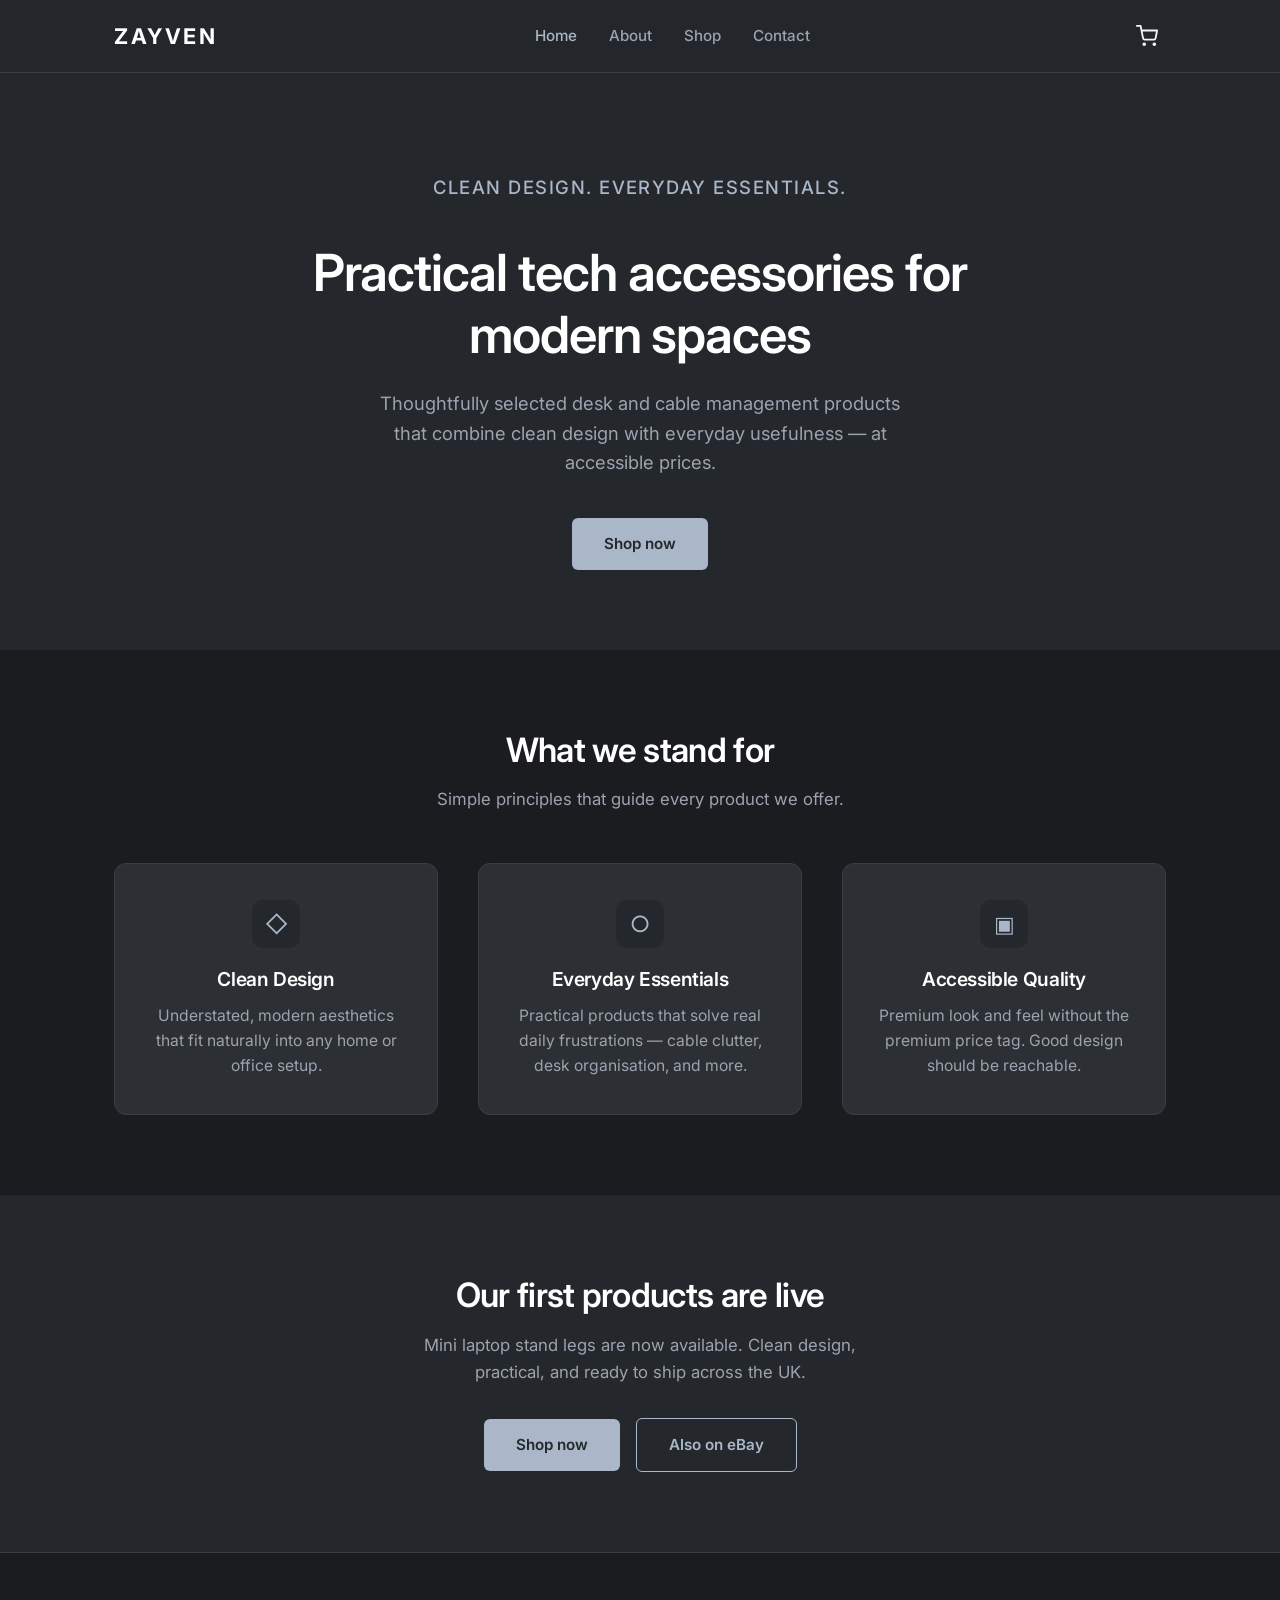
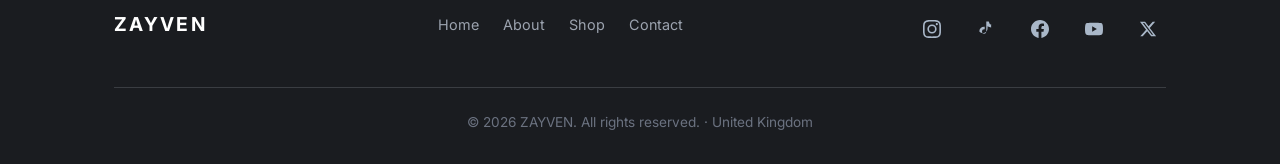
==== index.html @ 7ea7cd35 "Add index, about and contact pages with cart support" ====
<!DOCTYPE html>
<html lang="en">
<head>
  <meta charset="UTF-8">
  <meta name="viewport" content="width=device-width, initial-scale=1.0">
  <title>ZAYVEN — Clean design. Everyday essentials.</title>
  <meta name="description" content="ZAYVEN offers practical tech accessories and desk essentials with clean design and accessible prices. Modern everyday products for the UK.">
  <meta property="og:title" content="ZAYVEN — Clean design. Everyday essentials.">
  <meta property="og:description" content="Practical tech accessories and desk essentials with clean design and accessible prices.">
  <meta property="og:type" content="website">
  <meta property="og:url" content="https://zayven.uk">
  <meta property="og:site_name" content="ZAYVEN">
  <meta name="twitter:card" content="summary">
  <meta name="twitter:title" content="ZAYVEN — Clean design. Everyday essentials.">
  <meta name="twitter:description" content="Practical tech accessories and desk essentials with clean design and accessible prices.">
  <link rel="preconnect" href="https://fonts.googleapis.com">
  <link rel="preconnect" href="https://fonts.gstatic.com" crossorigin>
  <link href="https://fonts.googleapis.com/css2?family=Inter:wght@400;500;600;700&display=swap" rel="stylesheet">
  <link rel="icon" href="favicon.svg" type="image/svg+xml">
  <link rel="stylesheet" href="styles.css">
</head>
<body>

  <!-- Header -->
  <header>
    <div class="container nav">
      <a href="index.html" class="logo">ZAYVEN</a>
      <nav>
        <ul class="nav-links" id="navLinks">
          <li><a href="index.html" class="active">Home</a></li>
          <li><a href="about.html">About</a></li>
          <li><a href="shop.html">Shop</a></li>
          <li><a href="contact.html">Contact</a></li>
        </ul>
      </nav>
      <div class="nav-actions">
        <button class="cart-btn" id="cartBtn" aria-label="Open cart">
          <svg width="22" height="22" viewBox="0 0 24 24" fill="none" stroke="currentColor" stroke-width="2" stroke-linecap="round" stroke-linejoin="round">
            <circle cx="9" cy="21" r="1"></circle>
            <circle cx="20" cy="21" r="1"></circle>
            <path d="M1 1h4l2.68 13.39a2 2 0 0 0 2 1.61h9.72a2 2 0 0 0 2-1.61L23 6H6"></path>
          </svg>
          <span class="cart-badge" id="cartBadge">0</span>
        </button>
        <button class="menu-toggle" id="menuToggle" aria-label="Toggle menu">
          <span></span>
          <span></span>
          <span></span>
        </button>
      </div>
    </div>
  </header>

  <!-- Hero -->
  <section class="hero">
    <div class="container">
      <p class="hero-tagline">Clean design. Everyday essentials.</p>
      <h1>Practical tech accessories for modern spaces</h1>
      <p>Thoughtfully selected desk and cable management products that combine clean design with everyday usefulness — at accessible prices.</p>
      <a href="shop.html" class="btn btn-primary">Shop now</a>
    </div>
  </section>

  <!-- Features -->
  <section class="features">
    <div class="container">
      <div class="section-header">
        <h2>What we stand for</h2>
        <p>Simple principles that guide every product we offer.</p>
      </div>
      <div class="features-grid">
        <div class="feature-card">
          <div class="feature-icon">◇</div>
          <h3>Clean Design</h3>
          <p>Understated, modern aesthetics that fit naturally into any home or office setup.</p>
        </div>
        <div class="feature-card">
          <div class="feature-icon">○</div>
          <h3>Everyday Essentials</h3>
          <p>Practical products that solve real daily frustrations — cable clutter, desk organisation, and more.</p>
        </div>
        <div class="feature-card">
          <div class="feature-icon">▣</div>
          <h3>Accessible Quality</h3>
          <p>Premium look and feel without the premium price tag. Good design should be reachable.</p>
        </div>
      </div>
    </div>
  </section>

  <!-- CTA Section -->
  <section class="section">
    <div class="container" style="text-align: center;">
      <h2 style="margin-bottom: 16px;">Our first products are live</h2>
      <p style="max-width: 480px; margin: 0 auto 32px;">
        Mini laptop stand legs are now available. Clean design, practical, and ready to ship across the UK.
      </p>
      <a href="shop.html" class="btn btn-primary">Shop now</a>
      <a href="https://www.ebay.co.uk/usr/zayvenuk" target="_blank" rel="noopener" class="btn btn-outline" style="margin-left: 12px;">Also on eBay</a>
    </div>
  </section>

  <!-- Footer -->
  <footer>
    <div class="container">
      <div class="footer-content">
        <div class="footer-logo">ZAYVEN</div>
        <ul class="footer-links">
          <li><a href="index.html">Home</a></li>
          <li><a href="about.html">About</a></li>
          <li><a href="shop.html">Shop</a></li>
          <li><a href="contact.html">Contact</a></li>
        </ul>
        <ul class="social-links">
          <li><a href="https://www.instagram.com/zayven.uk" target="_blank" rel="noopener" aria-label="Instagram"><svg viewBox="0 0 24 24" xmlns="http://www.w3.org/2000/svg"><path d="M12 2.163c3.204 0 3.584.012 4.85.07 3.252.148 4.771 1.691 4.919 4.919.058 1.265.069 1.645.069 4.849 0 3.205-.012 3.584-.069 4.849-.149 3.225-1.664 4.771-4.919 4.919-1.266.058-1.644.07-4.85.07-3.204 0-3.584-.012-4.849-.07-3.26-.149-4.771-1.699-4.919-4.92-.058-1.265-.07-1.644-.07-4.849 0-3.204.013-3.583.07-4.849.149-3.227 1.664-4.771 4.919-4.919 1.266-.057 1.645-.069 4.849-.069zM12 0C8.741 0 8.333.014 7.053.072 2.695.272.273 2.69.073 7.052.014 8.333 0 8.741 0 12c0 3.259.014 3.668.072 4.948.2 4.358 2.618 6.78 6.98 6.98C8.333 23.986 8.741 24 12 24c3.259 0 3.668-.014 4.948-.072 4.354-.2 6.782-2.618 6.979-6.98.059-1.28.073-1.689.073-4.948 0-3.259-.014-3.667-.072-4.947-.196-4.354-2.617-6.78-6.979-6.98C15.668.014 15.259 0 12 0zm0 5.838a6.162 6.162 0 100 12.324 6.162 6.162 0 000-12.324zM12 16a4 4 0 110-8 4 4 0 010 8zm6.406-11.845a1.44 1.44 0 100 2.881 1.44 1.44 0 000-2.881z"/></svg></a></li>
          <li><a href="https://www.tiktok.com/@zayven.uk" target="_blank" rel="noopener" aria-label="TikTok"><svg viewBox="0 0 24 24" xmlns="http://www.w3.org/2000/svg"><path d="M19.59 6.69a4.83 4.83 0 01-3.77-4.25V2h-3.45v13.67a2.89 2.89 0 01-2.88 2.5 2.89 2.89 0 01-2.89-2.89 2.89 2.89 0 012.89-2.89c.28 0 .54.04.79.1v-3.5a6.37 6.37 0 00-.79-.05A6.34 6.34 0 003.1 15.3a6.34 6.34 0 0010.98-4.33V8.33a8.2 8.2 0 004.76 1.52V6.4a4.85 4.85 0 01-1.25.29z"/></svg></a></li>
          <li><a href="https://www.facebook.com/share/1CYm52KBbQ/" target="_blank" rel="noopener" aria-label="Facebook"><svg viewBox="0 0 24 24" xmlns="http://www.w3.org/2000/svg"><path d="M24 12.073c0-6.627-5.373-12-12-12s-12 5.373-12 12c0 5.99 4.388 10.954 10.125 11.854v-8.385H7.078v-3.47h3.047V9.43c0-3.007 1.792-4.669 4.533-4.669 1.312 0 2.686.235 2.686.235v2.953H15.83c-1.491 0-1.956.925-1.956 1.874v2.25h3.328l-.532 3.47h-2.796v8.385C19.612 23.027 24 18.062 24 12.073z"/></svg></a></li>
          <li><a href="https://youtube.com/@zayvenuk" target="_blank" rel="noopener" aria-label="YouTube"><svg viewBox="0 0 24 24" xmlns="http://www.w3.org/2000/svg"><path d="M23.498 6.169a3.016 3.016 0 00-2.122-2.136C19.505 3.545 12 3.545 12 3.545s-7.505 0-9.377.488A3.017 3.017 0 00.502 6.17C0 8.07 0 12 0 12s0 3.93.502 5.814a3.016 3.016 0 002.122 2.136c1.871.489 9.376.489 9.376.489s7.505 0 9.377-.489a3.015 3.015 0 002.122-2.136C24 15.93 24 12 24 12s0-3.93-.502-5.831zM9.545 15.568V8.432L15.818 12l-6.273 3.568z"/></svg></a></li>
          <li><a href="https://x.com/ZayvenUK" target="_blank" rel="noopener" aria-label="X"><svg viewBox="0 0 24 24" xmlns="http://www.w3.org/2000/svg"><path d="M18.244 2.25h3.308l-7.227 8.26 8.502 11.24H16.17l-5.214-6.817L4.99 21.75H1.68l7.73-8.835L1.254 2.25H8.08l4.713 6.231zm-1.161 17.52h1.833L7.084 4.126H5.117z"/></svg></a></li>
        </ul>
      </div>
      <div class="footer-bottom">
        &copy; 2026 ZAYVEN. All rights reserved. · United Kingdom
      </div>
    </div>
  </footer>

  <!-- Cart Drawer -->
  <div class="cart-overlay" id="cartOverlay"></div>
  <aside class="cart-drawer" id="cartDrawer">
    <div class="cart-header">
      <h2>Your cart</h2>
      <button class="cart-close" id="cartClose" aria-label="Close cart">×</button>
    </div>
    <div class="cart-items" id="cartItems"></div>
    <div class="cart-footer">
      <div class="cart-row">
        <span>Subtotal</span>
        <span id="cartSubtotal">£0.00</span>
      </div>
      <div class="cart-row">
        <span>Shipping (UK)</span>
        <span id="cartShipping">£2.99</span>
      </div>
      <div class="cart-row total">
        <span>Total</span>
        <span id="cartTotal">£0.00</span>
      </div>
      <button class="btn btn-primary btn-block" id="checkoutBtn" disabled>
        Checkout — coming soon
      </button>
      <p class="cart-note">Payment will be available once Stripe is connected.</p>
    </div>
  </aside>

  <script src="cart.js"></script>
  <script>
    const toggle = document.getElementById('menuToggle');
    const navLinks = document.getElementById('navLinks');
    if (toggle && navLinks) {
      toggle.addEventListener('click', () => {
        navLinks.classList.toggle('active');
      });
    }
  </script>
</body>
</html>
---- styles.css ----
/* ZAYVEN Brand Styles — Dark Theme */
/* Colors: Graphite #24272C | Silver White #F3F4F5 | Steel Blue #A9B7C8 | Pure White #FFFFFF */

:root {
  --graphite: #24272C;
  --graphite-dark: #1a1c20;
  --silver-white: #F3F4F5;
  --steel-blue: #A9B7C8;
  --pure-white: #FFFFFF;
  --text-muted: #9CA3AF;
  --border: #3A3D42;
  --card-bg: #2C2F34;
}

* {
  margin: 0;
  padding: 0;
  box-sizing: border-box;
}

html {
  scroll-behavior: smooth;
}

body {
  font-family: 'Inter', -apple-system, BlinkMacSystemFont, 'Segoe UI', Roboto, sans-serif;
  background-color: var(--graphite);
  color: var(--silver-white);
  line-height: 1.6;
  font-size: 16px;
  -webkit-font-smoothing: antialiased;
}

/* Typography */
h1, h2, h3 {
  font-weight: 600;
  letter-spacing: -0.02em;
  line-height: 1.2;
  color: var(--pure-white);
}

h1 {
  font-size: clamp(2.2rem, 5vw, 3.2rem);
}

h2 {
  font-size: clamp(1.6rem, 3vw, 2.1rem);
}

p {
  color: var(--text-muted);
  font-size: 1.05rem;
}

a {
  color: var(--silver-white);
  text-decoration: none;
  transition: color 0.2s ease;
}

a:hover {
  color: var(--steel-blue);
}

/* Layout */
.container {
  max-width: 1100px;
  margin: 0 auto;
  padding: 0 24px;
}

/* Header */
header {
  position: sticky;
  top: 0;
  background: rgba(36, 39, 44, 0.92);
  backdrop-filter: blur(12px);
  border-bottom: 1px solid var(--border);
  z-index: 100;
}

.nav {
  display: flex;
  justify-content: space-between;
  align-items: center;
  height: 72px;
}

.logo {
  font-size: 1.35rem;
  font-weight: 700;
  letter-spacing: 0.12em;
  color: var(--pure-white);
  text-transform: uppercase;
}

.nav-links {
  display: flex;
  gap: 32px;
  list-style: none;
}

.nav-links a {
  font-size: 0.95rem;
  font-weight: 500;
  color: var(--text-muted);
}

.nav-links a:hover,
.nav-links a.active {
  color: var(--steel-blue);
}

/* Mobile menu */
.menu-toggle {
  display: none;
  background: none;
  border: none;
  cursor: pointer;
  padding: 8px;
}

.menu-toggle span {
  display: block;
  width: 22px;
  height: 2px;
  background: var(--silver-white);
  margin: 5px 0;
  transition: 0.3s;
}

/* Hero */
.hero {
  padding: 100px 0 80px;
  text-align: center;
}

.hero-tagline {
  font-size: 0.95rem;
  font-weight: 500;
  letter-spacing: 0.08em;
  text-transform: uppercase;
  color: var(--steel-blue);
  margin-bottom: 20px;
}

.hero h1 {
  margin-bottom: 24px;
  max-width: 700px;
  margin-left: auto;
  margin-right: auto;
}

.hero p {
  max-width: 520px;
  margin: 0 auto 40px;
  font-size: 1.15rem;
}

/* Buttons */
.btn {
  display: inline-block;
  padding: 14px 32px;
  font-size: 0.95rem;
  font-weight: 600;
  border-radius: 6px;
  transition: all 0.2s ease;
  cursor: pointer;
  border: none;
}

.btn-primary {
  background: var(--steel-blue);
  color: var(--graphite);
}

.btn-primary:hover {
  background: var(--pure-white);
  color: var(--graphite);
}

.btn-outline {
  background: transparent;
  border: 1.5px solid var(--steel-blue);
  color: var(--steel-blue);
}

.btn-outline:hover {
  background: var(--steel-blue);
  color: var(--graphite);
}

/* Features */
.features {
  padding: 80px 0;
  background: var(--graphite-dark);
}

.features-grid {
  display: grid;
  grid-template-columns: repeat(auto-fit, minmax(280px, 1fr));
  gap: 40px;
  margin-top: 50px;
}

.feature-card {
  background: var(--card-bg);
  padding: 36px 28px;
  border-radius: 12px;
  text-align: center;
  border: 1px solid var(--border);
}

.feature-card h3 {
  font-size: 1.2rem;
  margin-bottom: 12px;
  color: var(--pure-white);
}

.feature-card p {
  font-size: 0.98rem;
}

.feature-icon {
  width: 48px;
  height: 48px;
  background: var(--graphite);
  border-radius: 10px;
  display: flex;
  align-items: center;
  justify-content: center;
  margin: 0 auto 20px;
  font-size: 1.4rem;
  color: var(--steel-blue);
}

/* Section */
.section {
  padding: 80px 0;
}

.section-header {
  text-align: center;
  max-width: 600px;
  margin: 0 auto 50px;
}

.section-header h2 {
  margin-bottom: 16px;
}

/* About page */
.about-content {
  max-width: 700px;
  margin: 0 auto;
}

.about-content p {
  margin-bottom: 24px;
  font-size: 1.1rem;
}

/* Contact */
.contact-grid {
  display: grid;
  grid-template-columns: 1fr 1fr;
  gap: 60px;
  max-width: 900px;
  margin: 0 auto;
}

.contact-info h3 {
  margin-bottom: 12px;
  font-size: 1.1rem;
  color: var(--pure-white);
}

.contact-info p {
  margin-bottom: 28px;
}

.contact-form {
  display: flex;
  flex-direction: column;
  gap: 18px;
}

.contact-form input,
.contact-form textarea {
  padding: 14px 16px;
  border: 1.5px solid var(--border);
  border-radius: 8px;
  font-size: 1rem;
  font-family: inherit;
  background: var(--card-bg);
  color: var(--silver-white);
  transition: border-color 0.2s;
}

.contact-form input::placeholder,
.contact-form textarea::placeholder {
  color: var(--text-muted);
}

.contact-form input:focus,
.contact-form textarea:focus {
  outline: none;
  border-color: var(--steel-blue);
}

.contact-form textarea {
  min-height: 140px;
  resize: vertical;
}

/* Coming soon / Shop */
.coming-soon {
  text-align: center;
  padding: 100px 0;
}

.coming-soon h1 {
  margin-bottom: 20px;
}

.coming-soon p {
  max-width: 480px;
  margin: 0 auto 36px;
}

/* Footer */
footer {
  background: var(--graphite-dark);
  color: var(--silver-white);
  padding: 50px 0 30px;
  border-top: 1px solid var(--border);
}

.footer-content {
  display: flex;
  flex-wrap: wrap;
  justify-content: space-between;
  align-items: center;
  gap: 24px;
}

.footer-logo {
  font-size: 1.2rem;
  font-weight: 700;
  letter-spacing: 0.12em;
  text-transform: uppercase;
  color: var(--pure-white);
}

.footer-links {
  display: flex;
  gap: 24px;
  list-style: none;
}

.footer-links a {
  color: var(--text-muted);
  font-size: 0.9rem;
}

.footer-links a:hover {
  color: var(--steel-blue);
}

.footer-bottom {
  margin-top: 40px;
  padding-top: 24px;
  border-top: 1px solid var(--border);
  text-align: center;
  font-size: 0.85rem;
  color: #6B7280;
}

/* Social links */
.social-links {
  display: flex;
  gap: 18px;
  list-style: none;
  margin-top: 8px;
  align-items: center;
}

.social-links a {
  color: var(--steel-blue);
  display: flex;
  align-items: center;
  justify-content: center;
  width: 36px;
  height: 36px;
  border-radius: 50%;
  transition: color 0.2s ease, background 0.2s ease;
}

.social-links a:hover {
  color: var(--pure-white);
  background: rgba(255,255,255,0.08);
}

.social-links svg {
  width: 18px;
  height: 18px;
  fill: currentColor;
}

/* Responsive */
@media (max-width: 768px) {
  .menu-toggle {
    display: block;
  }

  .nav-links {
    display: none;
    position: absolute;
    top: 72px;
    left: 0;
    right: 0;
    background: var(--graphite);
    flex-direction: column;
    padding: 24px;
    gap: 16px;
    border-bottom: 1px solid var(--border);
  }

  .nav-links.active {
    display: flex;
  }

  .contact-grid {
    grid-template-columns: 1fr;
    gap: 40px;
  }

  .footer-content {
    flex-direction: column;
    text-align: center;
  }

  .footer-links {
    justify-content: center;
  }

  .social-links {
    justify-content: center;
  }
}

/* ========== SHOP & CART ========== */

.nav-actions {
  display: flex;
  align-items: center;
  gap: 12px;
}

.cart-btn {
  position: relative;
  background: none;
  border: none;
  color: var(--silver-white);
  cursor: pointer;
  padding: 8px;
  display: flex;
  align-items: center;
  justify-content: center;
  transition: color 0.2s;
}

.cart-btn:hover {
  color: var(--steel-blue);
}

.cart-badge {
  position: absolute;
  top: 0;
  right: 0;
  background: var(--steel-blue);
  color: var(--graphite);
  font-size: 0.7rem;
  font-weight: 700;
  width: 18px;
  height: 18px;
  border-radius: 50%;
  display: none;
  align-items: center;
  justify-content: center;
  line-height: 1;
}

/* Shop hero */
.shop-hero {
  text-align: center;
  padding: 70px 0 40px;
}

.shop-hero h1 {
  margin-bottom: 16px;
}

.shop-hero p {
  max-width: 480px;
  margin: 0 auto;
}

/* Products grid */
.products-section {
  padding: 20px 0 80px;
}

.products-grid {
  display: grid;
  grid-template-columns: repeat(auto-fit, minmax(300px, 1fr));
  gap: 32px;
  max-width: 800px;
  margin: 0 auto;
}

.product-card {
  background: var(--card-bg);
  border: 1px solid var(--border);
  border-radius: 14px;
  overflow: hidden;
  transition: border-color 0.2s, transform 0.2s;
}

.product-card:hover {
  border-color: var(--steel-blue);
  transform: translateY(-2px);
}

.product-image {
  height: 220px;
  display: flex;
  align-items: center;
  justify-content: center;
  position: relative;
}

.product-image.silver {
  background: linear-gradient(145deg, #3a3d42 0%, #2c2f34 100%);
}

.product-image.black {
  background: linear-gradient(145deg, #1a1c20 0%, #24272c 100%);
}

.product-placeholder {
  text-align: center;
  color: var(--steel-blue);
}

.placeholder-icon {
  font-size: 2.8rem;
  display: block;
  margin-bottom: 8px;
  opacity: 0.7;
}

.placeholder-label {
  font-size: 0.85rem;
  font-weight: 600;
  letter-spacing: 0.08em;
  text-transform: uppercase;
  color: var(--text-muted);
}

.product-info {
  padding: 24px;
}

.product-info h3 {
  font-size: 1.15rem;
  margin-bottom: 4px;
}

.product-variant {
  font-size: 0.9rem;
  color: var(--steel-blue);
  font-weight: 500;
  margin-bottom: 12px;
}

.product-desc {
  font-size: 0.92rem;
  margin-bottom: 20px;
  line-height: 1.5;
}

.product-bottom {
  display: flex;
  align-items: center;
  justify-content: space-between;
  gap: 16px;
}

.product-price {
  font-size: 1.25rem;
  font-weight: 700;
  color: var(--pure-white);
}

.btn-sm {
  padding: 10px 20px;
  font-size: 0.9rem;
}

.shop-note {
  text-align: center;
  margin-top: 48px;
  font-size: 0.9rem;
  color: var(--text-muted);
}

/* Cart drawer */
.cart-overlay {
  position: fixed;
  inset: 0;
  background: rgba(0, 0, 0, 0.55);
  opacity: 0;
  visibility: hidden;
  transition: opacity 0.3s, visibility 0.3s;
  z-index: 200;
}

.cart-overlay.open {
  opacity: 1;
  visibility: visible;
}

.cart-drawer {
  position: fixed;
  top: 0;
  right: 0;
  width: 100%;
  max-width: 400px;
  height: 100%;
  background: var(--graphite);
  border-left: 1px solid var(--border);
  z-index: 210;
  display: flex;
  flex-direction: column;
  transform: translateX(100%);
  transition: transform 0.3s ease;
}

.cart-drawer.open {
  transform: translateX(0);
}

.cart-header {
  display: flex;
  align-items: center;
  justify-content: space-between;
  padding: 20px 24px;
  border-bottom: 1px solid var(--border);
}

.cart-header h2 {
  font-size: 1.2rem;
}

.cart-close {
  background: none;
  border: none;
  color: var(--text-muted);
  font-size: 1.8rem;
  cursor: pointer;
  line-height: 1;
  padding: 4px 8px;
}

.cart-close:hover {
  color: var(--pure-white);
}

.cart-items {
  flex: 1;
  overflow-y: auto;
  padding: 16px 24px;
}

.cart-empty {
  text-align: center;
  padding: 60px 20px;
  color: var(--text-muted);
}

.cart-empty-sub {
  font-size: 0.9rem;
  margin-top: 8px;
}

.cart-item {
  display: flex;
  justify-content: space-between;
  align-items: flex-start;
  gap: 16px;
  padding: 16px 0;
  border-bottom: 1px solid var(--border);
}

.cart-item-info h4 {
  font-size: 0.95rem;
  font-weight: 600;
  color: var(--pure-white);
  margin-bottom: 4px;
}

.cart-item-price {
  font-size: 0.9rem;
  color: var(--steel-blue);
}

.cart-item-actions {
  display: flex;
  align-items: center;
  gap: 12px;
}

.qty-control {
  display: flex;
  align-items: center;
  gap: 8px;
  background: var(--card-bg);
  border-radius: 6px;
  padding: 4px;
}

.qty-btn {
  background: none;
  border: none;
  color: var(--silver-white);
  width: 28px;
  height: 28px;
  font-size: 1.1rem;
  cursor: pointer;
  border-radius: 4px;
  display: flex;
  align-items: center;
  justify-content: center;
}

.qty-btn:hover {
  background: var(--border);
}

.qty-value {
  font-size: 0.95rem;
  font-weight: 600;
  min-width: 20px;
  text-align: center;
}

.remove-btn {
  background: none;
  border: none;
  color: var(--text-muted);
  font-size: 1.3rem;
  cursor: pointer;
  padding: 4px;
  line-height: 1;
}

.remove-btn:hover {
  color: #ef4444;
}

.cart-footer {
  padding: 20px 24px 28px;
  border-top: 1px solid var(--border);
  background: var(--graphite-dark);
}

.cart-row {
  display: flex;
  justify-content: space-between;
  margin-bottom: 10px;
  font-size: 0.95rem;
  color: var(--text-muted);
}

.cart-row.total {
  font-size: 1.15rem;
  font-weight: 700;
  color: var(--pure-white);
  margin-top: 12px;
  margin-bottom: 20px;
  padding-top: 12px;
  border-top: 1px solid var(--border);
}

.btn-block {
  width: 100%;
  text-align: center;
  padding: 16px;
}

.btn-primary:disabled {
  opacity: 0.5;
  cursor: not-allowed;
}

.cart-note {
  text-align: center;
  font-size: 0.8rem;
  color: var(--text-muted);
  margin-top: 12px;
}

/* Responsive adjustments for cart */
@media (max-width: 768px) {
  .products-grid {
    grid-template-columns: 1fr;
  }

  .cart-drawer {
    max-width: 100%;
  }
}
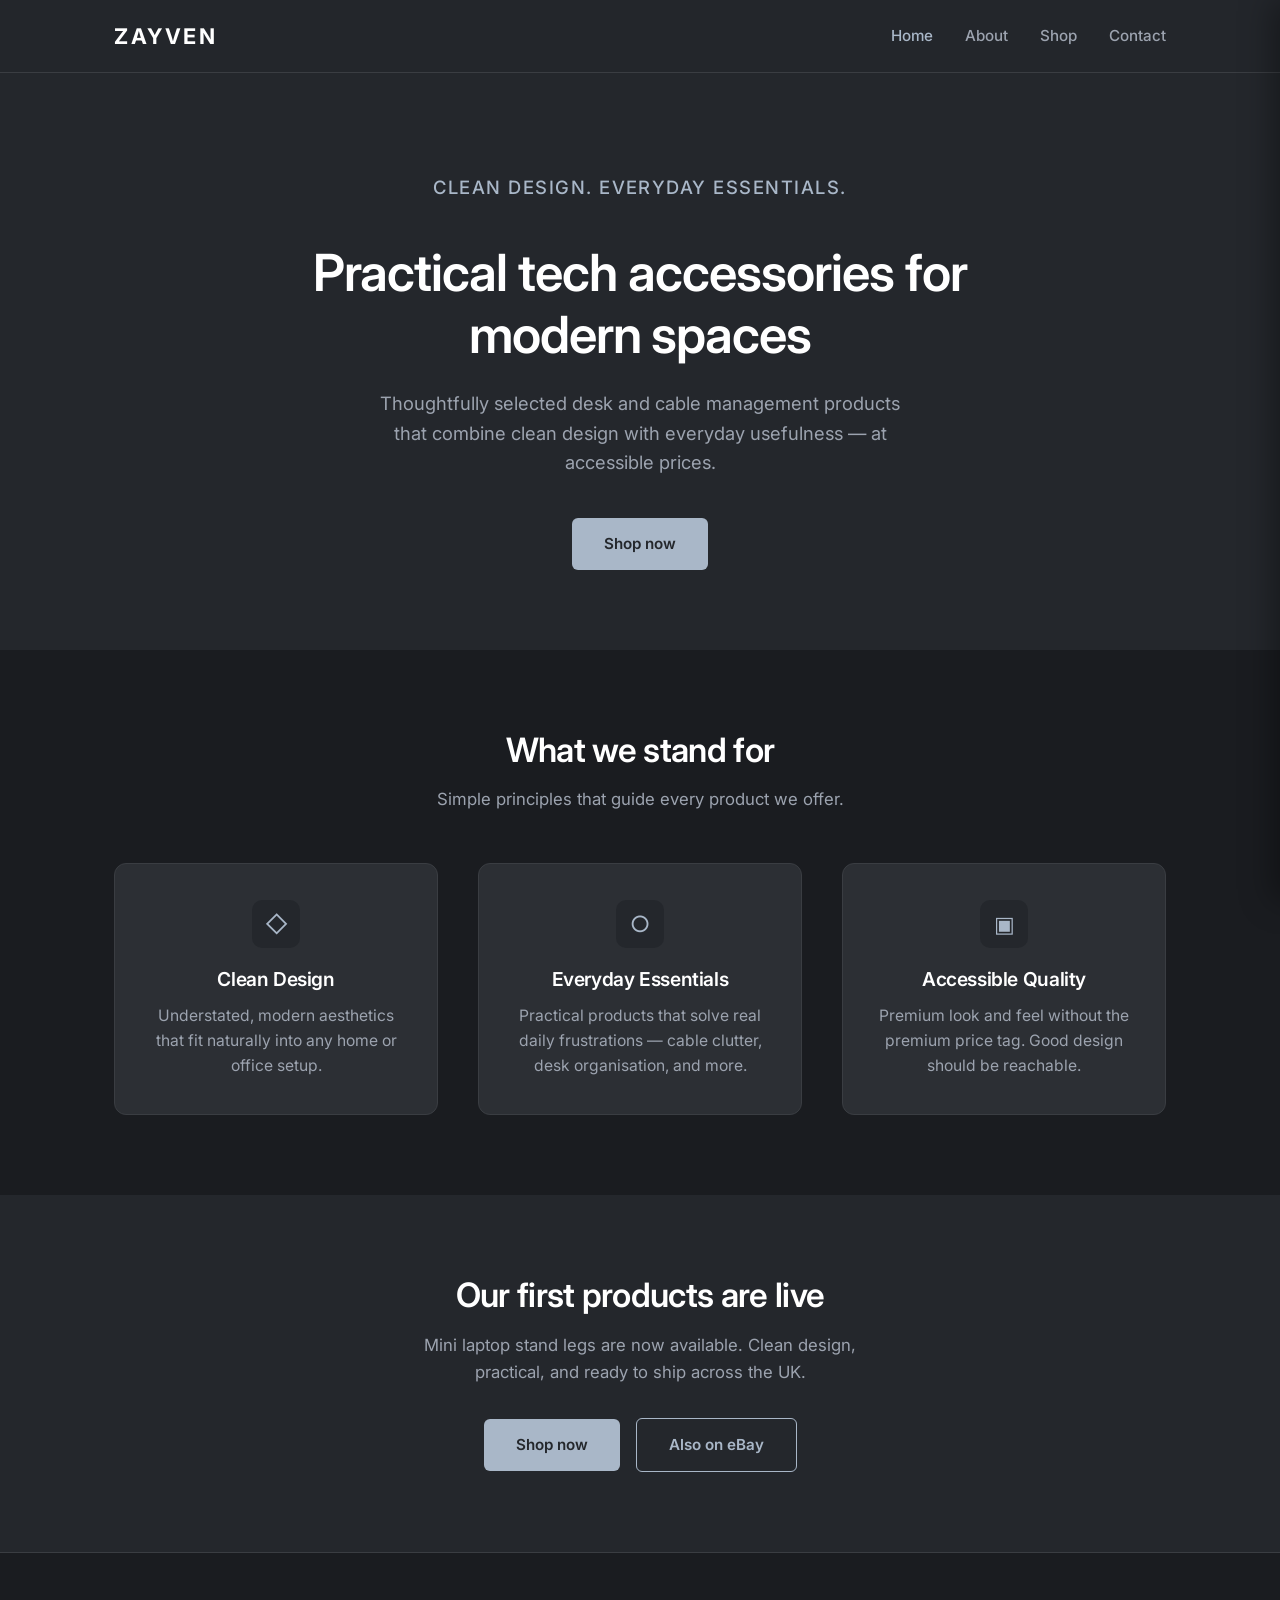
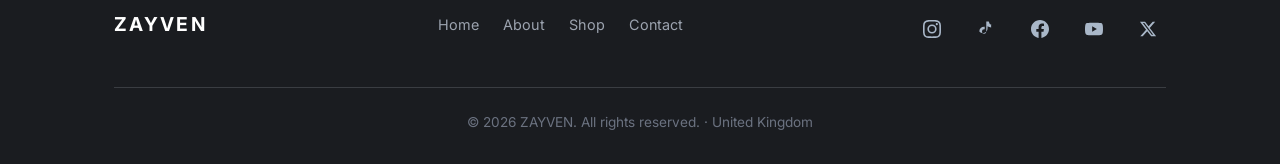
==== commit c0c8e05d: "Remove cart icon from index, about and contact pages" ====
--- a/index.html
+++ b/index.html
@@ -33,21 +33,11 @@
           <li><a href="contact.html">Contact</a></li>
         </ul>
       </nav>
-      <div class="nav-actions">
-        <button class="cart-btn" id="cartBtn" aria-label="Open cart">
-          <svg width="22" height="22" viewBox="0 0 24 24" fill="none" stroke="currentColor" stroke-width="2" stroke-linecap="round" stroke-linejoin="round">
-            <circle cx="9" cy="21" r="1"></circle>
-            <circle cx="20" cy="21" r="1"></circle>
-            <path d="M1 1h4l2.68 13.39a2 2 0 0 0 2 1.61h9.72a2 2 0 0 0 2-1.61L23 6H6"></path>
-          </svg>
-          <span class="cart-badge" id="cartBadge">0</span>
-        </button>
-        <button class="menu-toggle" id="menuToggle" aria-label="Toggle menu">
-          <span></span>
-          <span></span>
-          <span></span>
-        </button>
-      </div>
+      <button class="menu-toggle" id="menuToggle" aria-label="Toggle menu">
+        <span></span>
+        <span></span>
+        <span></span>
+      </button>
     </div>
   </header>
 
--- a/styles.css
+++ b/styles.css
@@ -454,7 +454,7 @@
 .nav-actions {
   display: flex;
   align-items: center;
-  gap: 12px;
+  gap: 8px;
 }
 
 .cart-btn {
@@ -463,11 +463,12 @@
   border: none;
   color: var(--silver-white);
   cursor: pointer;
-  padding: 8px;
+  padding: 10px;
   display: flex;
   align-items: center;
   justify-content: center;
   transition: color 0.2s;
+  z-index: 110;
 }
 
 .cart-btn:hover {
@@ -476,47 +477,58 @@
 
 .cart-badge {
   position: absolute;
-  top: 0;
-  right: 0;
+  top: 2px;
+  right: 2px;
   background: var(--steel-blue);
   color: var(--graphite);
-  font-size: 0.7rem;
+  font-size: 0.65rem;
   font-weight: 700;
-  width: 18px;
+  min-width: 18px;
   height: 18px;
   border-radius: 50%;
   display: none;
   align-items: center;
   justify-content: center;
   line-height: 1;
+  padding: 0 4px;
 }
 
 /* Shop hero */
 .shop-hero {
   text-align: center;
-  padding: 70px 0 40px;
+  padding: 48px 0 32px;
 }
 
 .shop-hero h1 {
-  margin-bottom: 16px;
+  margin-bottom: 12px;
+  font-size: clamp(1.8rem, 5vw, 2.4rem);
 }
 
 .shop-hero p {
+  max-width: 420px;
+  margin: 0 auto;
+  font-size: 1rem;
+}
+
+/* Products grid */
+.products-section {
+  padding: 8px 0 80px;
+}
+
+.products-grid {
+  display: grid;
+  grid-template-columns: 1fr;
+  gap: 24px;
   max-width: 480px;
   margin: 0 auto;
 }
 
-/* Products grid */
-.products-section {
-  padding: 20px 0 80px;
-}
-
-.products-grid {
-  display: grid;
-  grid-template-columns: repeat(auto-fit, minmax(300px, 1fr));
-  gap: 32px;
-  max-width: 800px;
-  margin: 0 auto;
+@media (min-width: 700px) {
+  .products-grid {
+    grid-template-columns: 1fr 1fr;
+    max-width: 820px;
+    gap: 28px;
+  }
 }
 
 .product-card {
@@ -524,28 +536,24 @@
   border: 1px solid var(--border);
   border-radius: 14px;
   overflow: hidden;
-  transition: border-color 0.2s, transform 0.2s;
-}
-
-.product-card:hover {
-  border-color: var(--steel-blue);
-  transform: translateY(-2px);
+  display: flex;
+  flex-direction: column;
 }
 
 .product-image {
-  height: 220px;
+  height: 180px;
   display: flex;
   align-items: center;
   justify-content: center;
-  position: relative;
+  flex-shrink: 0;
 }
 
 .product-image.silver {
-  background: linear-gradient(145deg, #3a3d42 0%, #2c2f34 100%);
+  background: linear-gradient(160deg, #4a4e55 0%, #2c2f34 100%);
 }
 
 .product-image.black {
-  background: linear-gradient(145deg, #1a1c20 0%, #24272c 100%);
+  background: linear-gradient(160deg, #1f2226 0%, #14161a 100%);
 }
 
 .product-placeholder {
@@ -554,76 +562,84 @@
 }
 
 .placeholder-icon {
-  font-size: 2.8rem;
+  font-size: 2.4rem;
   display: block;
-  margin-bottom: 8px;
-  opacity: 0.7;
+  margin-bottom: 6px;
+  opacity: 0.65;
 }
 
 .placeholder-label {
+  font-size: 0.8rem;
+  font-weight: 600;
+  letter-spacing: 0.1em;
+  text-transform: uppercase;
+  color: var(--text-muted);
+}
+
+.product-info {
+  padding: 20px;
+  display: flex;
+  flex-direction: column;
+  flex: 1;
+}
+
+.product-info h3 {
+  font-size: 1.1rem;
+  margin-bottom: 2px;
+  color: var(--pure-white);
+}
+
+.product-variant {
   font-size: 0.85rem;
-  font-weight: 600;
-  letter-spacing: 0.08em;
-  text-transform: uppercase;
-  color: var(--text-muted);
-}
-
-.product-info {
-  padding: 24px;
-}
-
-.product-info h3 {
-  font-size: 1.15rem;
-  margin-bottom: 4px;
-}
-
-.product-variant {
+  color: var(--steel-blue);
+  font-weight: 500;
+  margin-bottom: 10px;
+}
+
+.product-desc {
   font-size: 0.9rem;
-  color: var(--steel-blue);
-  font-weight: 500;
-  margin-bottom: 12px;
-}
-
-.product-desc {
-  font-size: 0.92rem;
-  margin-bottom: 20px;
-  line-height: 1.5;
+  margin-bottom: 18px;
+  line-height: 1.45;
+  flex: 1;
 }
 
 .product-bottom {
   display: flex;
   align-items: center;
   justify-content: space-between;
-  gap: 16px;
+  gap: 12px;
+  margin-top: auto;
 }
 
 .product-price {
-  font-size: 1.25rem;
+  font-size: 1.2rem;
   font-weight: 700;
   color: var(--pure-white);
 }
 
 .btn-sm {
-  padding: 10px 20px;
+  padding: 11px 18px;
   font-size: 0.9rem;
+  white-space: nowrap;
 }
 
 .shop-note {
   text-align: center;
-  margin-top: 48px;
-  font-size: 0.9rem;
-  color: var(--text-muted);
-}
-
-/* Cart drawer */
+  margin-top: 40px;
+  font-size: 0.85rem;
+  color: var(--text-muted);
+  padding: 0 16px;
+}
+
+/* ===== Cart Drawer ===== */
 .cart-overlay {
   position: fixed;
   inset: 0;
-  background: rgba(0, 0, 0, 0.55);
+  background: rgba(0, 0, 0, 0.6);
   opacity: 0;
   visibility: hidden;
-  transition: opacity 0.3s, visibility 0.3s;
-  z-index: 200;
+  transition: opacity 0.25s ease, visibility 0.25s ease;
+  z-index: 300;
 }
 
 .cart-overlay.open {
@@ -636,15 +652,16 @@
   top: 0;
   right: 0;
   width: 100%;
-  max-width: 400px;
+  max-width: 380px;
   height: 100%;
   background: var(--graphite);
   border-left: 1px solid var(--border);
-  z-index: 210;
+  z-index: 310;
   display: flex;
   flex-direction: column;
   transform: translateX(100%);
-  transition: transform 0.3s ease;
+  transition: transform 0.28s cubic-bezier(0.4, 0, 0.2, 1);
+  box-shadow: -8px 0 30px rgba(0,0,0,0.35);
 }
 
 .cart-drawer.open {
@@ -655,37 +672,42 @@
   display: flex;
   align-items: center;
   justify-content: space-between;
-  padding: 20px 24px;
+  padding: 18px 20px;
   border-bottom: 1px solid var(--border);
+  flex-shrink: 0;
 }
 
 .cart-header h2 {
-  font-size: 1.2rem;
+  font-size: 1.15rem;
+  margin: 0;
 }
 
 .cart-close {
   background: none;
   border: none;
   color: var(--text-muted);
-  font-size: 1.8rem;
+  font-size: 1.7rem;
   cursor: pointer;
   line-height: 1;
-  padding: 4px 8px;
+  padding: 6px 10px;
+  border-radius: 6px;
 }
 
 .cart-close:hover {
   color: var(--pure-white);
+  background: rgba(255,255,255,0.06);
 }
 
 .cart-items {
   flex: 1;
   overflow-y: auto;
-  padding: 16px 24px;
+  padding: 12px 20px;
+  -webkit-overflow-scrolling: touch;
 }
 
 .cart-empty {
   text-align: center;
-  padding: 60px 20px;
+  padding: 50px 16px;
   color: var(--text-muted);
 }
 
@@ -697,48 +719,57 @@
 .cart-item {
   display: flex;
   justify-content: space-between;
-  align-items: flex-start;
-  gap: 16px;
-  padding: 16px 0;
+  align-items: center;
+  gap: 12px;
+  padding: 14px 0;
   border-bottom: 1px solid var(--border);
 }
 
+.cart-item-info {
+  flex: 1;
+  min-width: 0;
+}
+
 .cart-item-info h4 {
-  font-size: 0.95rem;
+  font-size: 0.92rem;
   font-weight: 600;
   color: var(--pure-white);
-  margin-bottom: 4px;
+  margin-bottom: 3px;
+  white-space: nowrap;
+  overflow: hidden;
+  text-overflow: ellipsis;
 }
 
 .cart-item-price {
-  font-size: 0.9rem;
+  font-size: 0.88rem;
   color: var(--steel-blue);
 }
 
 .cart-item-actions {
   display: flex;
   align-items: center;
-  gap: 12px;
+  gap: 10px;
+  flex-shrink: 0;
 }
 
 .qty-control {
   display: flex;
   align-items: center;
-  gap: 8px;
+  gap: 4px;
   background: var(--card-bg);
-  border-radius: 6px;
-  padding: 4px;
+  border-radius: 8px;
+  padding: 3px;
 }
 
 .qty-btn {
   background: none;
   border: none;
   color: var(--silver-white);
-  width: 28px;
-  height: 28px;
-  font-size: 1.1rem;
+  width: 32px;
+  height: 32px;
+  font-size: 1.15rem;
   cursor: pointer;
-  border-radius: 4px;
+  border-radius: 6px;
   display: flex;
   align-items: center;
   justify-content: center;
@@ -751,7 +782,7 @@
 .qty-value {
   font-size: 0.95rem;
   font-weight: 600;
-  min-width: 20px;
+  min-width: 22px;
   text-align: center;
 }
 
@@ -759,26 +790,29 @@
   background: none;
   border: none;
   color: var(--text-muted);
-  font-size: 1.3rem;
+  font-size: 1.25rem;
   cursor: pointer;
-  padding: 4px;
+  padding: 6px;
   line-height: 1;
+  border-radius: 6px;
 }
 
 .remove-btn:hover {
   color: #ef4444;
+  background: rgba(239, 68, 68, 0.1);
 }
 
 .cart-footer {
-  padding: 20px 24px 28px;
+  padding: 16px 20px 28px;
   border-top: 1px solid var(--border);
   background: var(--graphite-dark);
+  flex-shrink: 0;
 }
 
 .cart-row {
   display: flex;
   justify-content: space-between;
-  margin-bottom: 10px;
+  margin-bottom: 8px;
   font-size: 0.95rem;
   color: var(--text-muted);
 }
@@ -787,8 +821,8 @@
   font-size: 1.15rem;
   font-weight: 700;
   color: var(--pure-white);
-  margin-top: 12px;
-  margin-bottom: 20px;
+  margin-top: 10px;
+  margin-bottom: 18px;
   padding-top: 12px;
   border-top: 1px solid var(--border);
 }
@@ -796,28 +830,42 @@
 .btn-block {
   width: 100%;
   text-align: center;
-  padding: 16px;
+  padding: 15px;
+  font-size: 1rem;
 }
 
 .btn-primary:disabled {
-  opacity: 0.5;
+  opacity: 0.45;
   cursor: not-allowed;
 }
 
 .cart-note {
   text-align: center;
-  font-size: 0.8rem;
+  font-size: 0.78rem;
   color: var(--text-muted);
   margin-top: 12px;
 }
 
-/* Responsive adjustments for cart */
-@media (max-width: 768px) {
-  .products-grid {
-    grid-template-columns: 1fr;
-  }
-
+/* Mobile cart improvements */
+@media (max-width: 480px) {
   .cart-drawer {
     max-width: 100%;
   }
-}
+
+  .product-image {
+    height: 160px;
+  }
+
+  .product-info {
+    padding: 16px;
+  }
+
+  .product-bottom {
+    flex-wrap: wrap;
+  }
+
+  .btn-sm {
+    width: 100%;
+    margin-top: 4px;
+  }
+}
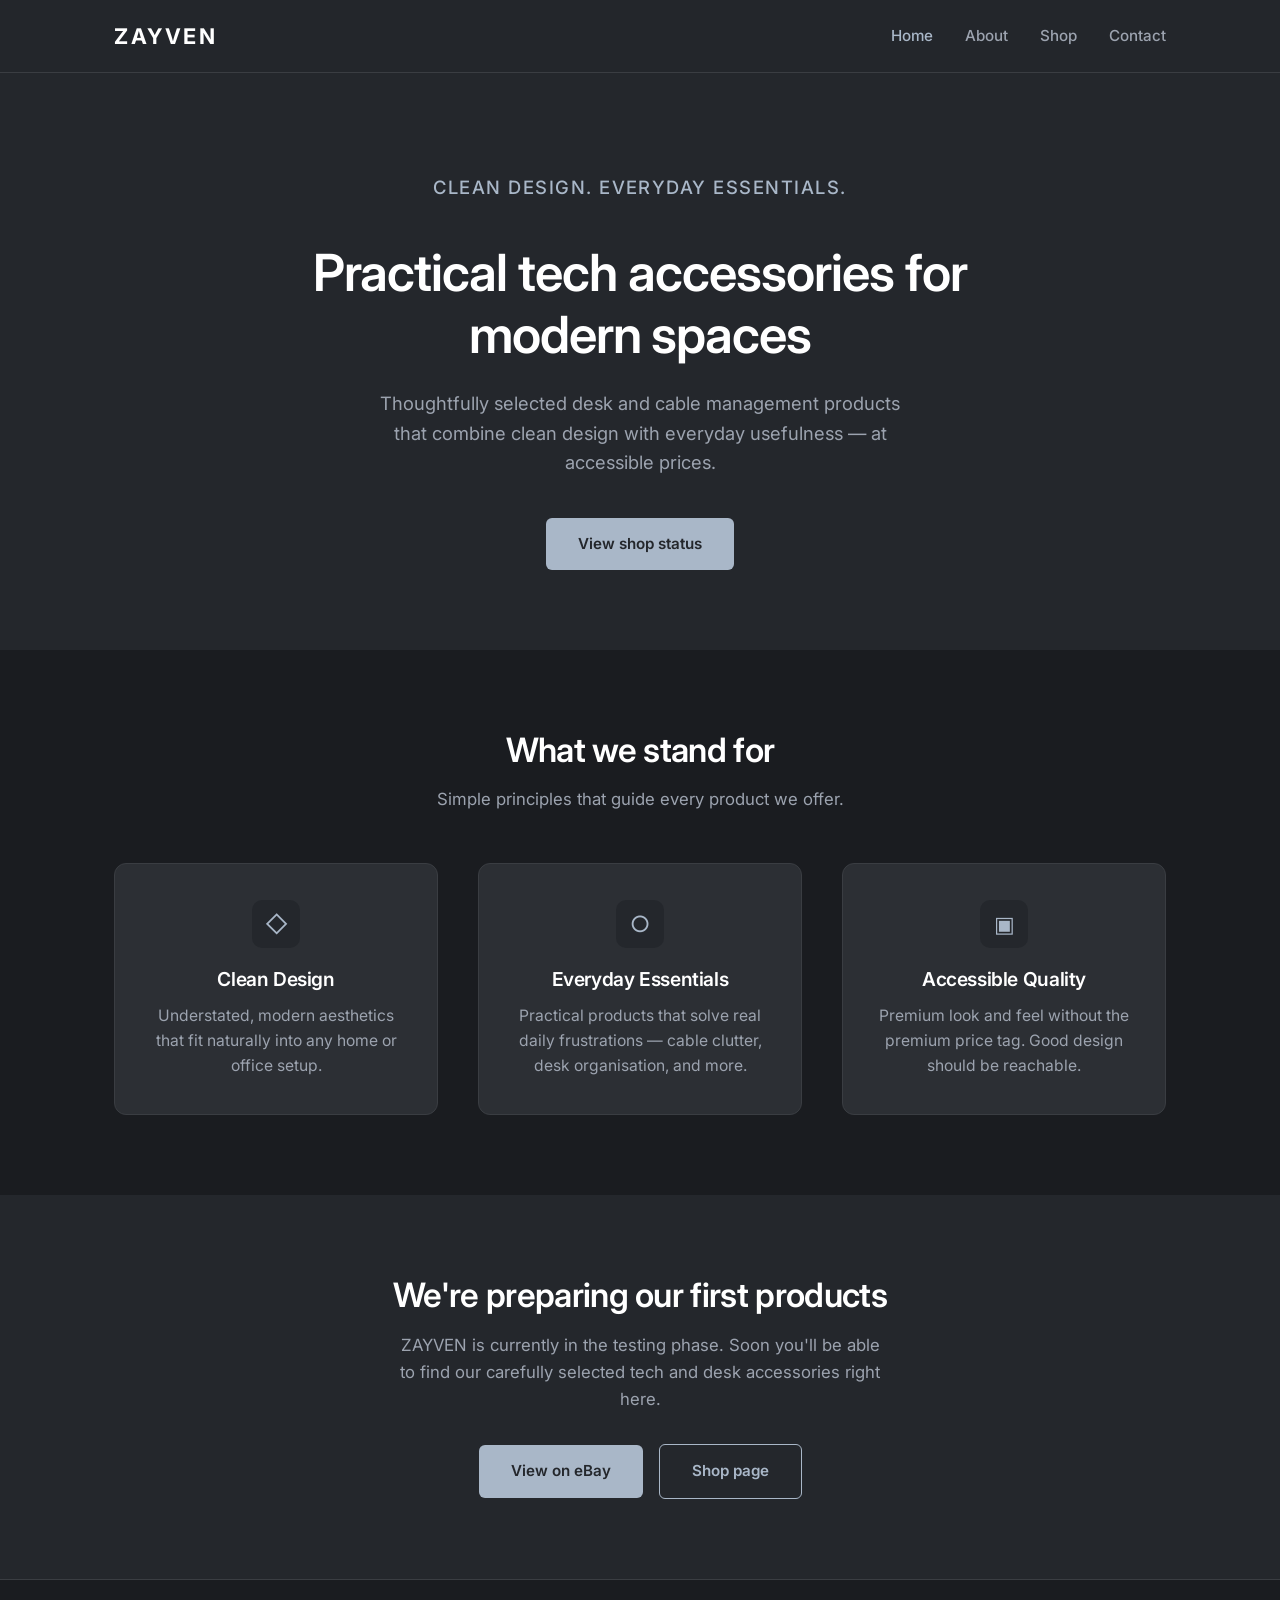
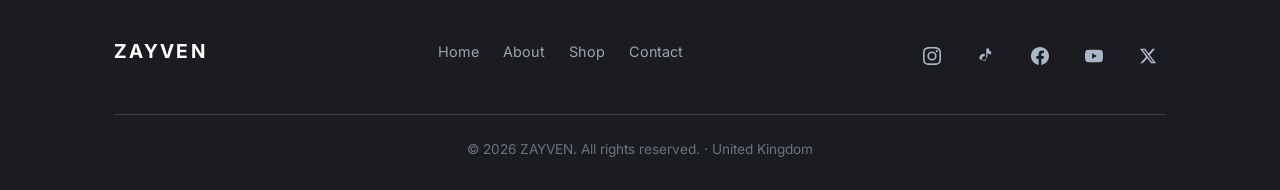
==== commit a701b2b8: "Clean cart remnants from index, about, contact + restore Coming Soon CTAs" ====
--- a/index.html
+++ b/index.html
@@ -47,7 +47,7 @@
       <p class="hero-tagline">Clean design. Everyday essentials.</p>
       <h1>Practical tech accessories for modern spaces</h1>
       <p>Thoughtfully selected desk and cable management products that combine clean design with everyday usefulness — at accessible prices.</p>
-      <a href="shop.html" class="btn btn-primary">Shop now</a>
+      <a href="shop.html" class="btn btn-primary">View shop status</a>
     </div>
   </section>
 
@@ -81,12 +81,13 @@
   <!-- CTA Section -->
   <section class="section">
     <div class="container" style="text-align: center;">
-      <h2 style="margin-bottom: 16px;">Our first products are live</h2>
+      <h2 style="margin-bottom: 16px;">We're preparing our first products</h2>
       <p style="max-width: 480px; margin: 0 auto 32px;">
-        Mini laptop stand legs are now available. Clean design, practical, and ready to ship across the UK.
+        ZAYVEN is currently in the testing phase.
+        Soon you'll be able to find our carefully selected tech and desk accessories right here.
       </p>
-      <a href="shop.html" class="btn btn-primary">Shop now</a>
-      <a href="https://www.ebay.co.uk/usr/zayvenuk" target="_blank" rel="noopener" class="btn btn-outline" style="margin-left: 12px;">Also on eBay</a>
+      <a href="https://www.ebay.co.uk/usr/zayvenuk" target="_blank" rel="noopener" class="btn btn-primary">View on eBay</a>
+      <a href="shop.html" class="btn btn-outline" style="margin-left: 12px;">Shop page</a>
     </div>
   </section>
 
@@ -115,35 +116,6 @@
     </div>
   </footer>
 
-  <!-- Cart Drawer -->
-  <div class="cart-overlay" id="cartOverlay"></div>
-  <aside class="cart-drawer" id="cartDrawer">
-    <div class="cart-header">
-      <h2>Your cart</h2>
-      <button class="cart-close" id="cartClose" aria-label="Close cart">×</button>
-    </div>
-    <div class="cart-items" id="cartItems"></div>
-    <div class="cart-footer">
-      <div class="cart-row">
-        <span>Subtotal</span>
-        <span id="cartSubtotal">£0.00</span>
-      </div>
-      <div class="cart-row">
-        <span>Shipping (UK)</span>
-        <span id="cartShipping">£2.99</span>
-      </div>
-      <div class="cart-row total">
-        <span>Total</span>
-        <span id="cartTotal">£0.00</span>
-      </div>
-      <button class="btn btn-primary btn-block" id="checkoutBtn" disabled>
-        Checkout — coming soon
-      </button>
-      <p class="cart-note">Payment will be available once Stripe is connected.</p>
-    </div>
-  </aside>
-
-  <script src="cart.js"></script>
   <script>
     const toggle = document.getElementById('menuToggle');
     const navLinks = document.getElementById('navLinks');
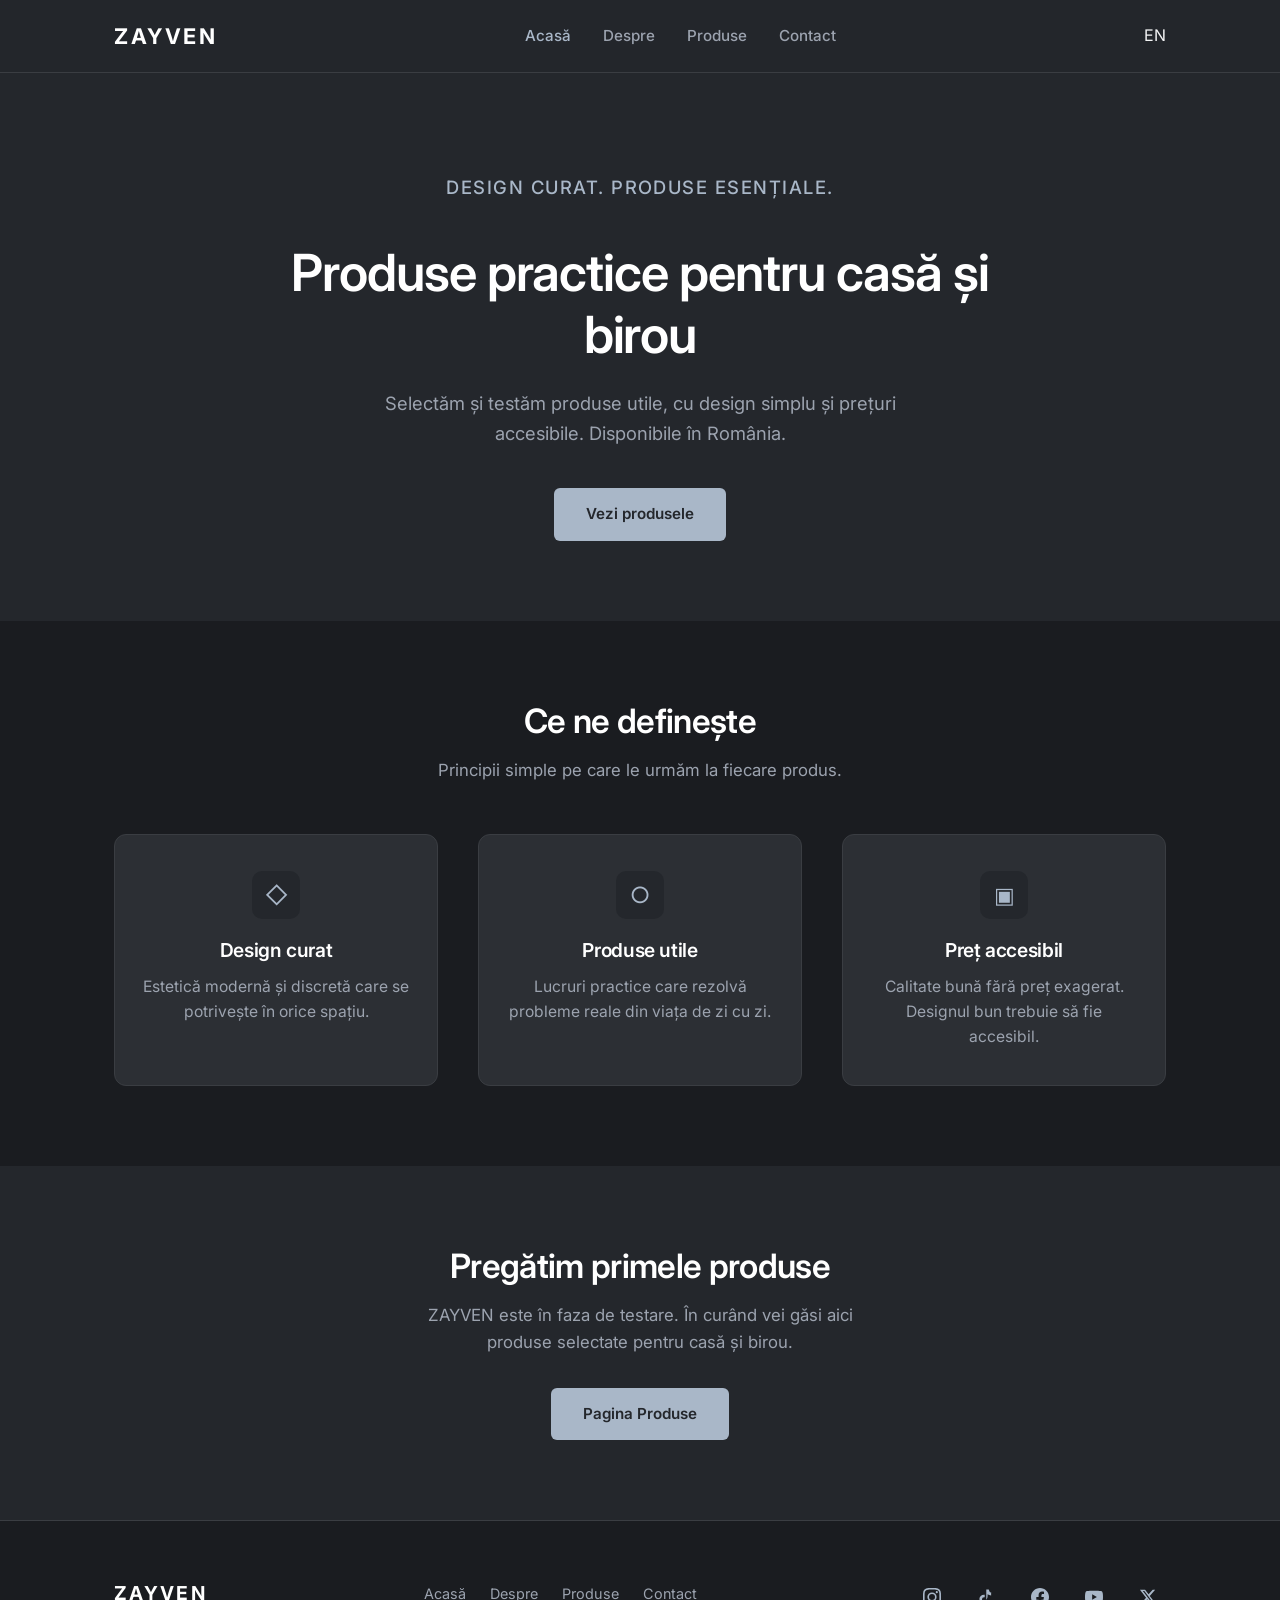
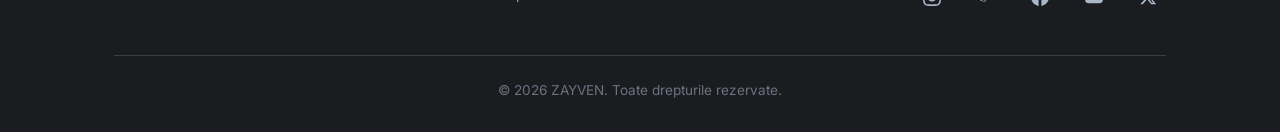
==== commit d8767c03: "Switch main pages to Romanian + add EN language button" ====
--- a/index.html
+++ b/index.html
@@ -1,18 +1,16 @@
 <!DOCTYPE html>
-<html lang="en">
+<html lang="ro">
 <head>
   <meta charset="UTF-8">
   <meta name="viewport" content="width=device-width, initial-scale=1.0">
-  <title>ZAYVEN — Clean design. Everyday essentials.</title>
-  <meta name="description" content="ZAYVEN offers practical tech accessories and desk essentials with clean design and accessible prices. Modern everyday products for the UK.">
-  <meta property="og:title" content="ZAYVEN — Clean design. Everyday essentials.">
-  <meta property="og:description" content="Practical tech accessories and desk essentials with clean design and accessible prices.">
+  <title>ZAYVEN — Design curat. Produse esențiale.</title>
+  <meta name="description" content="ZAYVEN — brand cu design curat și produse practice pentru casă și birou. Disponibil în România.">
+  <meta property="og:title" content="ZAYVEN — Design curat. Produse esențiale.">
+  <meta property="og:description" content="Produse practice cu design curat, disponibile în România.">
   <meta property="og:type" content="website">
   <meta property="og:url" content="https://zayven.uk">
   <meta property="og:site_name" content="ZAYVEN">
   <meta name="twitter:card" content="summary">
-  <meta name="twitter:title" content="ZAYVEN — Clean design. Everyday essentials.">
-  <meta name="twitter:description" content="Practical tech accessories and desk essentials with clean design and accessible prices.">
   <link rel="preconnect" href="https://fonts.googleapis.com">
   <link rel="preconnect" href="https://fonts.gstatic.com" crossorigin>
   <link href="https://fonts.googleapis.com/css2?family=Inter:wght@400;500;600;700&display=swap" rel="stylesheet">
@@ -21,85 +19,81 @@
 </head>
 <body>
 
-  <!-- Header -->
   <header>
     <div class="container nav">
       <a href="index.html" class="logo">ZAYVEN</a>
       <nav>
         <ul class="nav-links" id="navLinks">
-          <li><a href="index.html" class="active">Home</a></li>
-          <li><a href="about.html">About</a></li>
-          <li><a href="shop.html">Shop</a></li>
+          <li><a href="index.html" class="active">Acasă</a></li>
+          <li><a href="about.html">Despre</a></li>
+          <li><a href="shop.html">Produse</a></li>
           <li><a href="contact.html">Contact</a></li>
         </ul>
       </nav>
-      <button class="menu-toggle" id="menuToggle" aria-label="Toggle menu">
-        <span></span>
-        <span></span>
-        <span></span>
-      </button>
+      <div class="nav-actions">
+        <a href="index-en.html" class="lang-btn" title="English">EN</a>
+        <button class="menu-toggle" id="menuToggle" aria-label="Meniu">
+          <span></span>
+          <span></span>
+          <span></span>
+        </button>
+      </div>
     </div>
   </header>
 
-  <!-- Hero -->
   <section class="hero">
     <div class="container">
-      <p class="hero-tagline">Clean design. Everyday essentials.</p>
-      <h1>Practical tech accessories for modern spaces</h1>
-      <p>Thoughtfully selected desk and cable management products that combine clean design with everyday usefulness — at accessible prices.</p>
-      <a href="shop.html" class="btn btn-primary">View shop status</a>
+      <p class="hero-tagline">Design curat. Produse esențiale.</p>
+      <h1>Produse practice pentru casă și birou</h1>
+      <p>Selectăm și testăm produse utile, cu design simplu și prețuri accesibile. Disponibile în România.</p>
+      <a href="shop.html" class="btn btn-primary">Vezi produsele</a>
     </div>
   </section>
 
-  <!-- Features -->
   <section class="features">
     <div class="container">
       <div class="section-header">
-        <h2>What we stand for</h2>
-        <p>Simple principles that guide every product we offer.</p>
+        <h2>Ce ne definește</h2>
+        <p>Principii simple pe care le urmăm la fiecare produs.</p>
       </div>
       <div class="features-grid">
         <div class="feature-card">
           <div class="feature-icon">◇</div>
-          <h3>Clean Design</h3>
-          <p>Understated, modern aesthetics that fit naturally into any home or office setup.</p>
+          <h3>Design curat</h3>
+          <p>Estetică modernă și discretă care se potrivește în orice spațiu.</p>
         </div>
         <div class="feature-card">
           <div class="feature-icon">○</div>
-          <h3>Everyday Essentials</h3>
-          <p>Practical products that solve real daily frustrations — cable clutter, desk organisation, and more.</p>
+          <h3>Produse utile</h3>
+          <p>Lucruri practice care rezolvă probleme reale din viața de zi cu zi.</p>
         </div>
         <div class="feature-card">
           <div class="feature-icon">▣</div>
-          <h3>Accessible Quality</h3>
-          <p>Premium look and feel without the premium price tag. Good design should be reachable.</p>
+          <h3>Preț accesibil</h3>
+          <p>Calitate bună fără preț exagerat. Designul bun trebuie să fie accesibil.</p>
         </div>
       </div>
     </div>
   </section>
 
-  <!-- CTA Section -->
   <section class="section">
     <div class="container" style="text-align: center;">
-      <h2 style="margin-bottom: 16px;">We're preparing our first products</h2>
+      <h2 style="margin-bottom: 16px;">Pregătim primele produse</h2>
       <p style="max-width: 480px; margin: 0 auto 32px;">
-        ZAYVEN is currently in the testing phase.
-        Soon you'll be able to find our carefully selected tech and desk accessories right here.
+        ZAYVEN este în faza de testare. În curând vei găsi aici produse selectate pentru casă și birou.
       </p>
-      <a href="https://www.ebay.co.uk/usr/zayvenuk" target="_blank" rel="noopener" class="btn btn-primary">View on eBay</a>
-      <a href="shop.html" class="btn btn-outline" style="margin-left: 12px;">Shop page</a>
+      <a href="shop.html" class="btn btn-primary">Pagina Produse</a>
     </div>
   </section>
 
-  <!-- Footer -->
   <footer>
     <div class="container">
       <div class="footer-content">
         <div class="footer-logo">ZAYVEN</div>
         <ul class="footer-links">
-          <li><a href="index.html">Home</a></li>
-          <li><a href="about.html">About</a></li>
-          <li><a href="shop.html">Shop</a></li>
+          <li><a href="index.html">Acasă</a></li>
+          <li><a href="about.html">Despre</a></li>
+          <li><a href="shop.html">Produse</a></li>
           <li><a href="contact.html">Contact</a></li>
         </ul>
         <ul class="social-links">
@@ -111,7 +105,7 @@
         </ul>
       </div>
       <div class="footer-bottom">
-        &copy; 2026 ZAYVEN. All rights reserved. · United Kingdom
+        &copy; 2026 ZAYVEN. Toate drepturile rezervate.
       </div>
     </div>
   </footer>
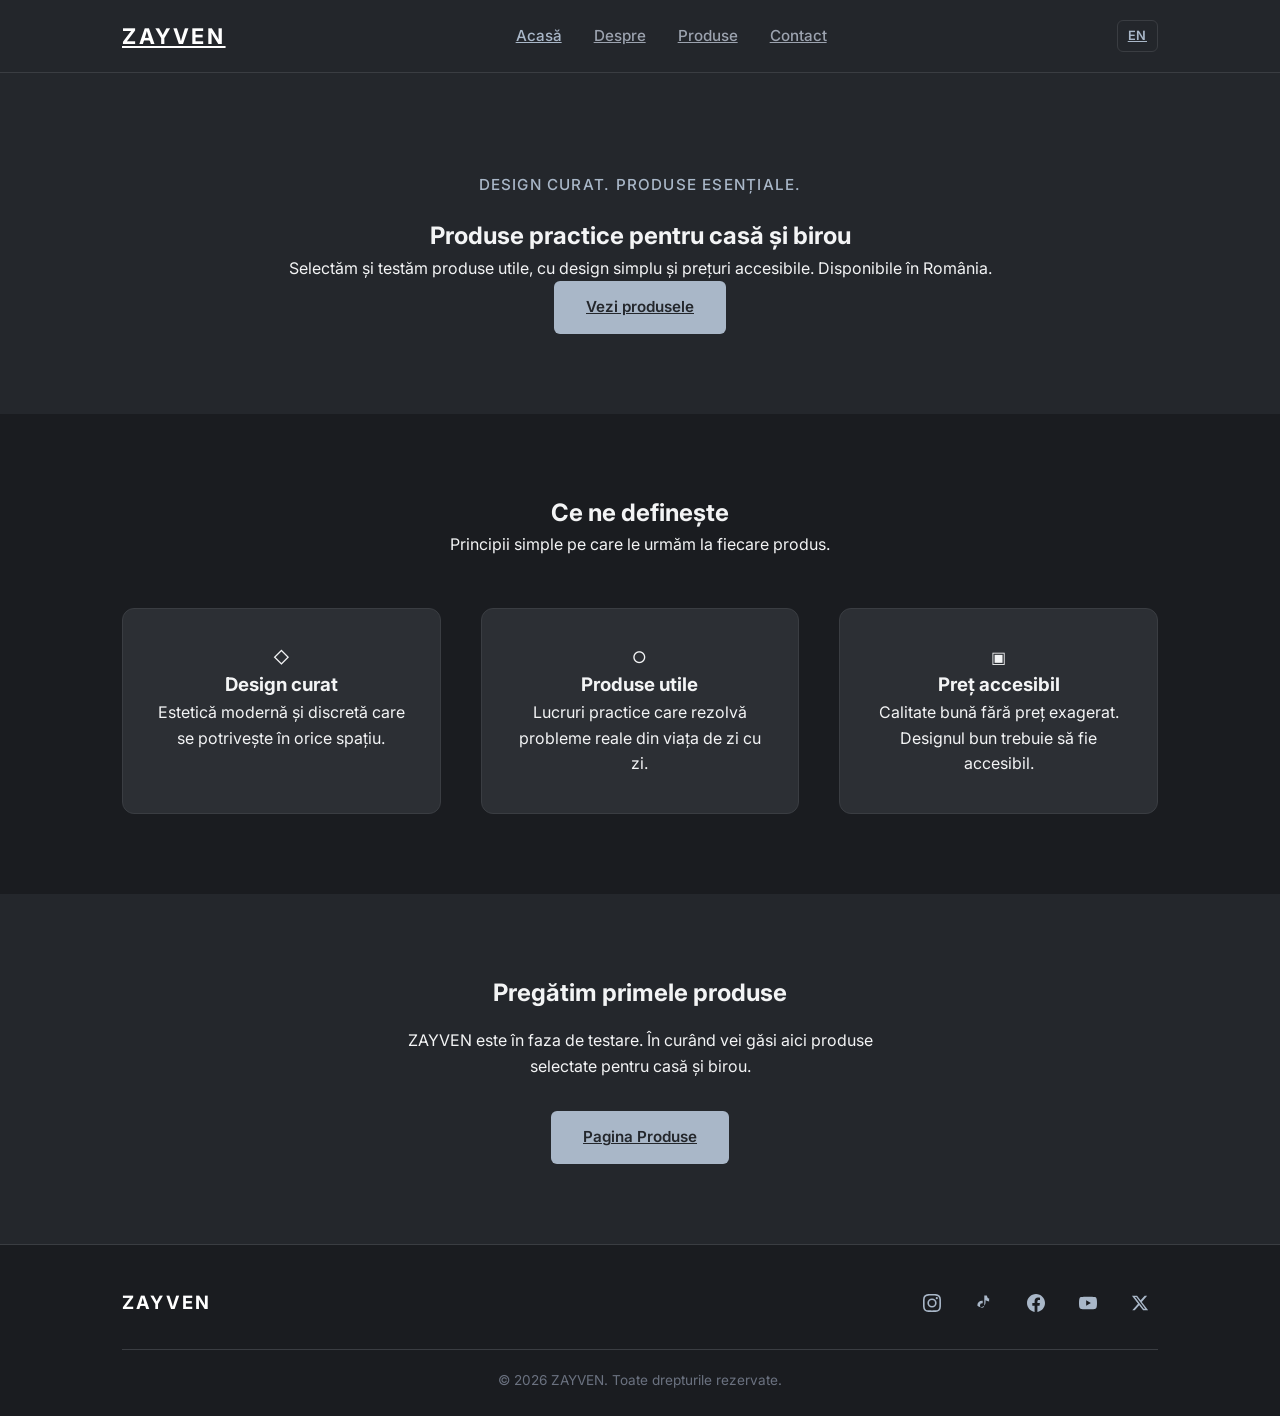
==== commit 2288fd61: "Fix Romanian footer: remove duplicate nav links" ====
--- a/index.html
+++ b/index.html
@@ -90,12 +90,6 @@
     <div class="container">
       <div class="footer-content">
         <div class="footer-logo">ZAYVEN</div>
-        <ul class="footer-links">
-          <li><a href="index.html">Acasă</a></li>
-          <li><a href="about.html">Despre</a></li>
-          <li><a href="shop.html">Produse</a></li>
-          <li><a href="contact.html">Contact</a></li>
-        </ul>
         <ul class="social-links">
           <li><a href="https://www.instagram.com/zayven.uk" target="_blank" rel="noopener" aria-label="Instagram"><svg viewBox="0 0 24 24" xmlns="http://www.w3.org/2000/svg"><path d="M12 2.163c3.204 0 3.584.012 4.85.07 3.252.148 4.771 1.691 4.919 4.919.058 1.265.069 1.645.069 4.849 0 3.205-.012 3.584-.069 4.849-.149 3.225-1.664 4.771-4.919 4.919-1.266.058-1.644.07-4.85.07-3.204 0-3.584-.012-4.849-.07-3.26-.149-4.771-1.699-4.919-4.92-.058-1.265-.07-1.644-.07-4.849 0-3.204.013-3.583.07-4.849.149-3.227 1.664-4.771 4.919-4.919 1.266-.057 1.645-.069 4.849-.069zM12 0C8.741 0 8.333.014 7.053.072 2.695.272.273 2.69.073 7.052.014 8.333 0 8.741 0 12c0 3.259.014 3.668.072 4.948.2 4.358 2.618 6.78 6.98 6.98C8.333 23.986 8.741 24 12 24c3.259 0 3.668-.014 4.948-.072 4.354-.2 6.782-2.618 6.979-6.98.059-1.28.073-1.689.073-4.948 0-3.259-.014-3.667-.072-4.947-.196-4.354-2.617-6.78-6.979-6.98C15.668.014 15.259 0 12 0zm0 5.838a6.162 6.162 0 100 12.324 6.162 6.162 0 000-12.324zM12 16a4 4 0 110-8 4 4 0 010 8zm6.406-11.845a1.44 1.44 0 100 2.881 1.44 1.44 0 000-2.881z"/></svg></a></li>
           <li><a href="https://www.tiktok.com/@zayven.uk" target="_blank" rel="noopener" aria-label="TikTok"><svg viewBox="0 0 24 24" xmlns="http://www.w3.org/2000/svg"><path d="M19.59 6.69a4.83 4.83 0 01-3.77-4.25V2h-3.45v13.67a2.89 2.89 0 01-2.88 2.5 2.89 2.89 0 01-2.89-2.89 2.89 2.89 0 012.89-2.89c.28 0 .54.04.79.1v-3.5a6.37 6.37 0 00-.79-.05A6.34 6.34 0 003.1 15.3a6.34 6.34 0 0010.98-4.33V8.33a8.2 8.2 0 004.76 1.52V6.4a4.85 4.85 0 01-1.25.29z"/></svg></a></li>
--- a/styles.css
+++ b/styles.css
@@ -1,6 +1,4 @@
 /* ZAYVEN Brand Styles — Dark Theme */
-/* Colors: Graphite #24272C | Silver White #F3F4F5 | Steel Blue #A9B7C8 | Pure White #FFFFFF */
-
 :root {
   --graphite: #24272C;
   --graphite-dark: #1a1c20;
@@ -12,16 +10,8 @@
   --card-bg: #2C2F34;
 }
 
-* {
-  margin: 0;
-  padding: 0;
-  box-sizing: border-box;
-}
-
-html {
-  scroll-behavior: smooth;
-}
-
+* { margin: 0; padding: 0; box-sizing: border-box; }
+html { scroll-behavior: smooth; }
 body {
   font-family: 'Inter', -apple-system, BlinkMacSystemFont, 'Segoe UI', Roboto, sans-serif;
   background-color: var(--graphite);
@@ -31,45 +21,41 @@
   -webkit-font-smoothing: antialiased;
 }
 
-/* Typography */
-h1, h2, h3 {
-  font-weight: 600;
-  letter-spacing: -0.02em;
-  line-height: 1.2;
-  color: var(--pure-white);
-}
-
-h1 {
-  font-size: clamp(2.2rem, 5vw, 3.2rem);
-}
-
-h2 {
-  font-size: clamp(1.6rem, 3vw, 2.1rem);
-}
-
-p {
-  color: var(--text-muted);
-  font-size: 1.05rem;
-}
-
-a {
-  color: var(--silver-white);
-  text-decoration: none;
-  transition: color 0.2s ease;
-}
-
-a:hover {
-  color: var(--steel-blue);
-}
-
-/* Layout */
 .container {
   max-width: 1100px;
   margin: 0 auto;
-  padding: 0 24px;
-}
-
-/* Header */
+  padding: 0 32px;
+}
+
+/* Language button */
+.lang-btn {
+  display: inline-flex;
+  align-items: center;
+  justify-content: center;
+  min-width: 36px;
+  height: 32px;
+  padding: 0 10px;
+  font-size: 0.8rem;
+  font-weight: 600;
+  letter-spacing: 0.05em;
+  color: var(--steel-blue);
+  border: 1px solid var(--border);
+  border-radius: 6px;
+  background: transparent;
+  transition: all 0.2s ease;
+}
+.lang-btn:hover {
+  color: var(--pure-white);
+  border-color: var(--steel-blue);
+  background: rgba(169, 183, 200, 0.1);
+}
+
+.nav-actions {
+  display: flex;
+  align-items: center;
+  gap: 10px;
+}
+
 header {
   position: sticky;
   top: 0;
@@ -78,14 +64,12 @@
   border-bottom: 1px solid var(--border);
   z-index: 100;
 }
-
 .nav {
   display: flex;
   justify-content: space-between;
   align-items: center;
   height: 72px;
 }
-
 .logo {
   font-size: 1.35rem;
   font-weight: 700;
@@ -93,25 +77,17 @@
   color: var(--pure-white);
   text-transform: uppercase;
 }
-
 .nav-links {
   display: flex;
   gap: 32px;
   list-style: none;
 }
-
 .nav-links a {
   font-size: 0.95rem;
   font-weight: 500;
   color: var(--text-muted);
 }
-
-.nav-links a:hover,
-.nav-links a.active {
-  color: var(--steel-blue);
-}
-
-/* Mobile menu */
+.nav-links a:hover, .nav-links a.active { color: var(--steel-blue); }
 .menu-toggle {
   display: none;
   background: none;
@@ -119,300 +95,15 @@
   cursor: pointer;
   padding: 8px;
 }
-
 .menu-toggle span {
   display: block;
   width: 22px;
   height: 2px;
   background: var(--silver-white);
   margin: 5px 0;
-  transition: 0.3s;
-}
-
-/* Hero */
-.hero {
-  padding: 100px 0 80px;
-  text-align: center;
-}
-
-.hero-tagline {
-  font-size: 0.95rem;
-  font-weight: 500;
-  letter-spacing: 0.08em;
-  text-transform: uppercase;
-  color: var(--steel-blue);
-  margin-bottom: 20px;
-}
-
-.hero h1 {
-  margin-bottom: 24px;
-  max-width: 700px;
-  margin-left: auto;
-  margin-right: auto;
-}
-
-.hero p {
-  max-width: 520px;
-  margin: 0 auto 40px;
-  font-size: 1.15rem;
-}
-
-/* Buttons */
-.btn {
-  display: inline-block;
-  padding: 14px 32px;
-  font-size: 0.95rem;
-  font-weight: 600;
-  border-radius: 6px;
-  transition: all 0.2s ease;
-  cursor: pointer;
-  border: none;
-}
-
-.btn-primary {
-  background: var(--steel-blue);
-  color: var(--graphite);
-}
-
-.btn-primary:hover {
-  background: var(--pure-white);
-  color: var(--graphite);
-}
-
-.btn-outline {
-  background: transparent;
-  border: 1.5px solid var(--steel-blue);
-  color: var(--steel-blue);
-}
-
-.btn-outline:hover {
-  background: var(--steel-blue);
-  color: var(--graphite);
-}
-
-/* Features */
-.features {
-  padding: 80px 0;
-  background: var(--graphite-dark);
-}
-
-.features-grid {
-  display: grid;
-  grid-template-columns: repeat(auto-fit, minmax(280px, 1fr));
-  gap: 40px;
-  margin-top: 50px;
-}
-
-.feature-card {
-  background: var(--card-bg);
-  padding: 36px 28px;
-  border-radius: 12px;
-  text-align: center;
-  border: 1px solid var(--border);
-}
-
-.feature-card h3 {
-  font-size: 1.2rem;
-  margin-bottom: 12px;
-  color: var(--pure-white);
-}
-
-.feature-card p {
-  font-size: 0.98rem;
-}
-
-.feature-icon {
-  width: 48px;
-  height: 48px;
-  background: var(--graphite);
-  border-radius: 10px;
-  display: flex;
-  align-items: center;
-  justify-content: center;
-  margin: 0 auto 20px;
-  font-size: 1.4rem;
-  color: var(--steel-blue);
-}
-
-/* Section */
-.section {
-  padding: 80px 0;
-}
-
-.section-header {
-  text-align: center;
-  max-width: 600px;
-  margin: 0 auto 50px;
-}
-
-.section-header h2 {
-  margin-bottom: 16px;
-}
-
-/* About page */
-.about-content {
-  max-width: 700px;
-  margin: 0 auto;
-}
-
-.about-content p {
-  margin-bottom: 24px;
-  font-size: 1.1rem;
-}
-
-/* Contact */
-.contact-grid {
-  display: grid;
-  grid-template-columns: 1fr 1fr;
-  gap: 60px;
-  max-width: 900px;
-  margin: 0 auto;
-}
-
-.contact-info h3 {
-  margin-bottom: 12px;
-  font-size: 1.1rem;
-  color: var(--pure-white);
-}
-
-.contact-info p {
-  margin-bottom: 28px;
-}
-
-.contact-form {
-  display: flex;
-  flex-direction: column;
-  gap: 18px;
-}
-
-.contact-form input,
-.contact-form textarea {
-  padding: 14px 16px;
-  border: 1.5px solid var(--border);
-  border-radius: 8px;
-  font-size: 1rem;
-  font-family: inherit;
-  background: var(--card-bg);
-  color: var(--silver-white);
-  transition: border-color 0.2s;
-}
-
-.contact-form input::placeholder,
-.contact-form textarea::placeholder {
-  color: var(--text-muted);
-}
-
-.contact-form input:focus,
-.contact-form textarea:focus {
-  outline: none;
-  border-color: var(--steel-blue);
-}
-
-.contact-form textarea {
-  min-height: 140px;
-  resize: vertical;
-}
-
-/* Coming soon / Shop */
-.coming-soon {
-  text-align: center;
-  padding: 100px 0;
-}
-
-.coming-soon h1 {
-  margin-bottom: 20px;
-}
-
-.coming-soon p {
-  max-width: 480px;
-  margin: 0 auto 36px;
-}
-
-/* Footer */
-footer {
-  background: var(--graphite-dark);
-  color: var(--silver-white);
-  padding: 50px 0 30px;
-  border-top: 1px solid var(--border);
-}
-
-.footer-content {
-  display: flex;
-  flex-wrap: wrap;
-  justify-content: space-between;
-  align-items: center;
-  gap: 24px;
-}
-
-.footer-logo {
-  font-size: 1.2rem;
-  font-weight: 700;
-  letter-spacing: 0.12em;
-  text-transform: uppercase;
-  color: var(--pure-white);
-}
-
-.footer-links {
-  display: flex;
-  gap: 24px;
-  list-style: none;
-}
-
-.footer-links a {
-  color: var(--text-muted);
-  font-size: 0.9rem;
-}
-
-.footer-links a:hover {
-  color: var(--steel-blue);
-}
-
-.footer-bottom {
-  margin-top: 40px;
-  padding-top: 24px;
-  border-top: 1px solid var(--border);
-  text-align: center;
-  font-size: 0.85rem;
-  color: #6B7280;
-}
-
-/* Social links */
-.social-links {
-  display: flex;
-  gap: 18px;
-  list-style: none;
-  margin-top: 8px;
-  align-items: center;
-}
-
-.social-links a {
-  color: var(--steel-blue);
-  display: flex;
-  align-items: center;
-  justify-content: center;
-  width: 36px;
-  height: 36px;
-  border-radius: 50%;
-  transition: color 0.2s ease, background 0.2s ease;
-}
-
-.social-links a:hover {
-  color: var(--pure-white);
-  background: rgba(255,255,255,0.08);
-}
-
-.social-links svg {
-  width: 18px;
-  height: 18px;
-  fill: currentColor;
-}
-
-/* Responsive */
+}
 @media (max-width: 768px) {
-  .menu-toggle {
-    display: block;
-  }
-
+  .menu-toggle { display: block; }
   .nav-links {
     display: none;
     position: absolute;
@@ -425,447 +116,126 @@
     gap: 16px;
     border-bottom: 1px solid var(--border);
   }
-
-  .nav-links.active {
-    display: flex;
-  }
-
-  .contact-grid {
-    grid-template-columns: 1fr;
-    gap: 40px;
-  }
-
+  .nav-links.active { display: flex; }
+}
+.hero { padding: 100px 0 80px; text-align: center; }
+.hero-tagline {
+  font-size: 0.95rem;
+  font-weight: 500;
+  letter-spacing: 0.08em;
+  text-transform: uppercase;
+  color: var(--steel-blue);
+  margin-bottom: 20px;
+}
+.btn {
+  display: inline-block;
+  padding: 14px 32px;
+  font-size: 0.95rem;
+  font-weight: 600;
+  border-radius: 6px;
+  transition: all 0.2s ease;
+  cursor: pointer;
+  border: none;
+}
+.btn-primary { background: var(--steel-blue); color: var(--graphite); }
+.btn-primary:hover { background: var(--pure-white); color: var(--graphite); }
+.btn-outline {
+  background: transparent;
+  border: 1.5px solid var(--steel-blue);
+  color: var(--steel-blue);
+}
+.btn-outline:hover { background: var(--steel-blue); color: var(--graphite); }
+.features { padding: 80px 0; background: var(--graphite-dark); }
+.features-grid {
+  display: grid;
+  grid-template-columns: repeat(auto-fit, minmax(280px, 1fr));
+  gap: 40px;
+  margin-top: 50px;
+}
+.feature-card {
+  background: var(--card-bg);
+  padding: 36px 28px;
+  border-radius: 12px;
+  text-align: center;
+  border: 1px solid var(--border);
+}
+.section { padding: 80px 0; }
+.section-header { text-align: center; max-width: 600px; margin: 0 auto 50px; }
+.about-content { max-width: 700px; margin: 0 auto; }
+.about-content p { margin-bottom: 24px; font-size: 1.1rem; }
+.contact-grid {
+  display: grid;
+  grid-template-columns: 1fr 1fr;
+  gap: 60px;
+  max-width: 900px;
+  margin: 0 auto;
+}
+@media (max-width: 768px) { .contact-grid { grid-template-columns: 1fr; } }
+.coming-soon { text-align: center; padding: 100px 0; }
+
+/* Footer */
+footer {
+  background: var(--graphite-dark);
+  padding: 40px 0 24px;
+  border-top: 1px solid var(--border);
+}
+.footer-content {
+  display: flex;
+  justify-content: space-between;
+  align-items: center;
+  gap: 24px;
+}
+.footer-logo {
+  font-size: 1.15rem;
+  font-weight: 700;
+  letter-spacing: 0.12em;
+  text-transform: uppercase;
+  color: var(--pure-white);
+}
+.footer-bottom {
+  margin-top: 28px;
+  padding-top: 20px;
+  border-top: 1px solid var(--border);
+  text-align: center;
+  font-size: 0.85rem;
+  color: #6B7280;
+}
+
+/* Social links */
+.social-links {
+  display: flex;
+  gap: 16px;
+  list-style: none;
+  margin: 0;
+  padding: 0;
+  align-items: center;
+}
+.social-links a {
+  color: var(--steel-blue);
+  display: flex;
+  align-items: center;
+  justify-content: center;
+  width: 36px;
+  height: 36px;
+  border-radius: 50%;
+  transition: color 0.2s ease, background 0.2s ease;
+}
+.social-links a:hover {
+  color: var(--pure-white);
+  background: rgba(255,255,255,0.08);
+}
+.social-links svg {
+  width: 18px !important;
+  height: 18px !important;
+  fill: currentColor;
+  display: block;
+}
+
+@media (max-width: 768px) {
   .footer-content {
     flex-direction: column;
     text-align: center;
+    gap: 20px;
   }
-
-  .footer-links {
-    justify-content: center;
-  }
-
-  .social-links {
-    justify-content: center;
-  }
-}
-
-/* ========== SHOP & CART ========== */
-
-.nav-actions {
-  display: flex;
-  align-items: center;
-  gap: 8px;
-}
-
-.cart-btn {
-  position: relative;
-  background: none;
-  border: none;
-  color: var(--silver-white);
-  cursor: pointer;
-  padding: 10px;
-  display: flex;
-  align-items: center;
-  justify-content: center;
-  transition: color 0.2s;
-  z-index: 110;
-}
-
-.cart-btn:hover {
-  color: var(--steel-blue);
-}
-
-.cart-badge {
-  position: absolute;
-  top: 2px;
-  right: 2px;
-  background: var(--steel-blue);
-  color: var(--graphite);
-  font-size: 0.65rem;
-  font-weight: 700;
-  min-width: 18px;
-  height: 18px;
-  border-radius: 50%;
-  display: none;
-  align-items: center;
-  justify-content: center;
-  line-height: 1;
-  padding: 0 4px;
-}
-
-/* Shop hero */
-.shop-hero {
-  text-align: center;
-  padding: 48px 0 32px;
-}
-
-.shop-hero h1 {
-  margin-bottom: 12px;
-  font-size: clamp(1.8rem, 5vw, 2.4rem);
-}
-
-.shop-hero p {
-  max-width: 420px;
-  margin: 0 auto;
-  font-size: 1rem;
-}
-
-/* Products grid */
-.products-section {
-  padding: 8px 0 80px;
-}
-
-.products-grid {
-  display: grid;
-  grid-template-columns: 1fr;
-  gap: 24px;
-  max-width: 480px;
-  margin: 0 auto;
-}
-
-@media (min-width: 700px) {
-  .products-grid {
-    grid-template-columns: 1fr 1fr;
-    max-width: 820px;
-    gap: 28px;
-  }
-}
-
-.product-card {
-  background: var(--card-bg);
-  border: 1px solid var(--border);
-  border-radius: 14px;
-  overflow: hidden;
-  display: flex;
-  flex-direction: column;
-}
-
-.product-image {
-  height: 180px;
-  display: flex;
-  align-items: center;
-  justify-content: center;
-  flex-shrink: 0;
-}
-
-.product-image.silver {
-  background: linear-gradient(160deg, #4a4e55 0%, #2c2f34 100%);
-}
-
-.product-image.black {
-  background: linear-gradient(160deg, #1f2226 0%, #14161a 100%);
-}
-
-.product-placeholder {
-  text-align: center;
-  color: var(--steel-blue);
-}
-
-.placeholder-icon {
-  font-size: 2.4rem;
-  display: block;
-  margin-bottom: 6px;
-  opacity: 0.65;
-}
-
-.placeholder-label {
-  font-size: 0.8rem;
-  font-weight: 600;
-  letter-spacing: 0.1em;
-  text-transform: uppercase;
-  color: var(--text-muted);
-}
-
-.product-info {
-  padding: 20px;
-  display: flex;
-  flex-direction: column;
-  flex: 1;
-}
-
-.product-info h3 {
-  font-size: 1.1rem;
-  margin-bottom: 2px;
-  color: var(--pure-white);
-}
-
-.product-variant {
-  font-size: 0.85rem;
-  color: var(--steel-blue);
-  font-weight: 500;
-  margin-bottom: 10px;
-}
-
-.product-desc {
-  font-size: 0.9rem;
-  margin-bottom: 18px;
-  line-height: 1.45;
-  flex: 1;
-}
-
-.product-bottom {
-  display: flex;
-  align-items: center;
-  justify-content: space-between;
-  gap: 12px;
-  margin-top: auto;
-}
-
-.product-price {
-  font-size: 1.2rem;
-  font-weight: 700;
-  color: var(--pure-white);
-}
-
-.btn-sm {
-  padding: 11px 18px;
-  font-size: 0.9rem;
-  white-space: nowrap;
-}
-
-.shop-note {
-  text-align: center;
-  margin-top: 40px;
-  font-size: 0.85rem;
-  color: var(--text-muted);
-  padding: 0 16px;
-}
-
-/* ===== Cart Drawer ===== */
-.cart-overlay {
-  position: fixed;
-  inset: 0;
-  background: rgba(0, 0, 0, 0.6);
-  opacity: 0;
-  visibility: hidden;
-  transition: opacity 0.25s ease, visibility 0.25s ease;
-  z-index: 300;
-}
-
-.cart-overlay.open {
-  opacity: 1;
-  visibility: visible;
-}
-
-.cart-drawer {
-  position: fixed;
-  top: 0;
-  right: 0;
-  width: 100%;
-  max-width: 380px;
-  height: 100%;
-  background: var(--graphite);
-  border-left: 1px solid var(--border);
-  z-index: 310;
-  display: flex;
-  flex-direction: column;
-  transform: translateX(100%);
-  transition: transform 0.28s cubic-bezier(0.4, 0, 0.2, 1);
-  box-shadow: -8px 0 30px rgba(0,0,0,0.35);
-}
-
-.cart-drawer.open {
-  transform: translateX(0);
-}
-
-.cart-header {
-  display: flex;
-  align-items: center;
-  justify-content: space-between;
-  padding: 18px 20px;
-  border-bottom: 1px solid var(--border);
-  flex-shrink: 0;
-}
-
-.cart-header h2 {
-  font-size: 1.15rem;
-  margin: 0;
-}
-
-.cart-close {
-  background: none;
-  border: none;
-  color: var(--text-muted);
-  font-size: 1.7rem;
-  cursor: pointer;
-  line-height: 1;
-  padding: 6px 10px;
-  border-radius: 6px;
-}
-
-.cart-close:hover {
-  color: var(--pure-white);
-  background: rgba(255,255,255,0.06);
-}
-
-.cart-items {
-  flex: 1;
-  overflow-y: auto;
-  padding: 12px 20px;
-  -webkit-overflow-scrolling: touch;
-}
-
-.cart-empty {
-  text-align: center;
-  padding: 50px 16px;
-  color: var(--text-muted);
-}
-
-.cart-empty-sub {
-  font-size: 0.9rem;
-  margin-top: 8px;
-}
-
-.cart-item {
-  display: flex;
-  justify-content: space-between;
-  align-items: center;
-  gap: 12px;
-  padding: 14px 0;
-  border-bottom: 1px solid var(--border);
-}
-
-.cart-item-info {
-  flex: 1;
-  min-width: 0;
-}
-
-.cart-item-info h4 {
-  font-size: 0.92rem;
-  font-weight: 600;
-  color: var(--pure-white);
-  margin-bottom: 3px;
-  white-space: nowrap;
-  overflow: hidden;
-  text-overflow: ellipsis;
-}
-
-.cart-item-price {
-  font-size: 0.88rem;
-  color: var(--steel-blue);
-}
-
-.cart-item-actions {
-  display: flex;
-  align-items: center;
-  gap: 10px;
-  flex-shrink: 0;
-}
-
-.qty-control {
-  display: flex;
-  align-items: center;
-  gap: 4px;
-  background: var(--card-bg);
-  border-radius: 8px;
-  padding: 3px;
-}
-
-.qty-btn {
-  background: none;
-  border: none;
-  color: var(--silver-white);
-  width: 32px;
-  height: 32px;
-  font-size: 1.15rem;
-  cursor: pointer;
-  border-radius: 6px;
-  display: flex;
-  align-items: center;
-  justify-content: center;
-}
-
-.qty-btn:hover {
-  background: var(--border);
-}
-
-.qty-value {
-  font-size: 0.95rem;
-  font-weight: 600;
-  min-width: 22px;
-  text-align: center;
-}
-
-.remove-btn {
-  background: none;
-  border: none;
-  color: var(--text-muted);
-  font-size: 1.25rem;
-  cursor: pointer;
-  padding: 6px;
-  line-height: 1;
-  border-radius: 6px;
-}
-
-.remove-btn:hover {
-  color: #ef4444;
-  background: rgba(239, 68, 68, 0.1);
-}
-
-.cart-footer {
-  padding: 16px 20px 28px;
-  border-top: 1px solid var(--border);
-  background: var(--graphite-dark);
-  flex-shrink: 0;
-}
-
-.cart-row {
-  display: flex;
-  justify-content: space-between;
-  margin-bottom: 8px;
-  font-size: 0.95rem;
-  color: var(--text-muted);
-}
-
-.cart-row.total {
-  font-size: 1.15rem;
-  font-weight: 700;
-  color: var(--pure-white);
-  margin-top: 10px;
-  margin-bottom: 18px;
-  padding-top: 12px;
-  border-top: 1px solid var(--border);
-}
-
-.btn-block {
-  width: 100%;
-  text-align: center;
-  padding: 15px;
-  font-size: 1rem;
-}
-
-.btn-primary:disabled {
-  opacity: 0.45;
-  cursor: not-allowed;
-}
-
-.cart-note {
-  text-align: center;
-  font-size: 0.78rem;
-  color: var(--text-muted);
-  margin-top: 12px;
-}
-
-/* Mobile cart improvements */
-@media (max-width: 480px) {
-  .cart-drawer {
-    max-width: 100%;
-  }
-
-  .product-image {
-    height: 160px;
-  }
-
-  .product-info {
-    padding: 16px;
-  }
-
-  .product-bottom {
-    flex-wrap: wrap;
-  }
-
-  .btn-sm {
-    width: 100%;
-    margin-top: 4px;
-  }
-}
+  .social-links { justify-content: center; }
+}
